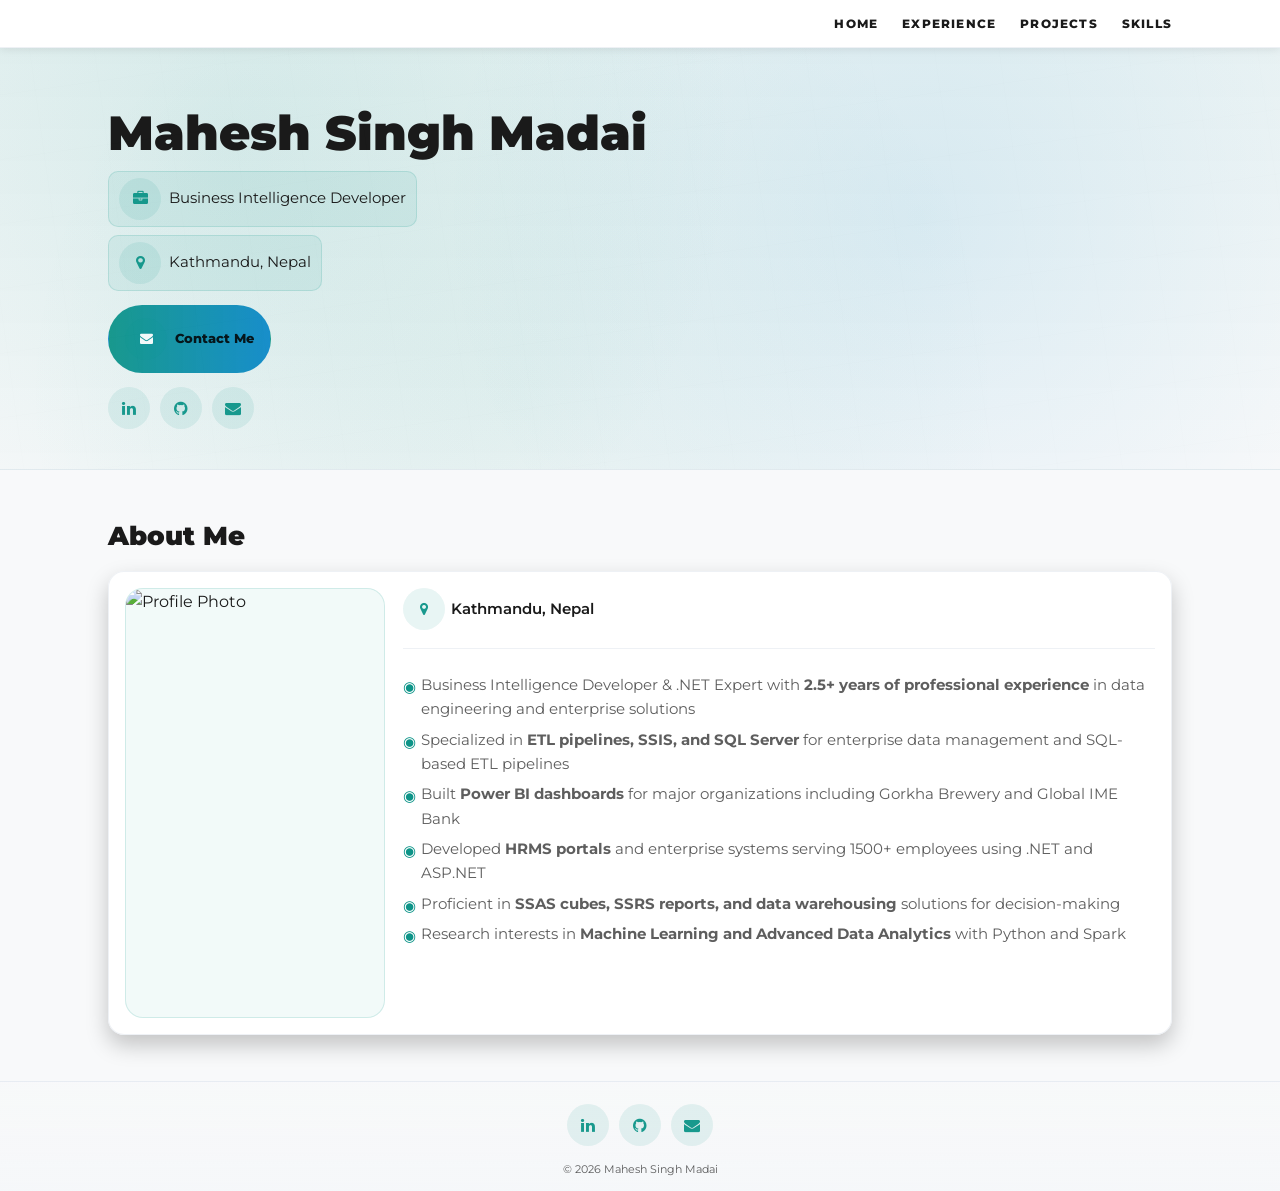
==== index.html @ 54506a30 "home changed to index.html for publish; new image" ====
<!DOCTYPE html>
<html lang="en">
<head>
    <meta charset="UTF-8">
    <meta name="viewport" content="width=device-width, initial-scale=1.0">
    <meta name="author" content="Mahesh Singh Madai">
    <meta name="description" content="Mahesh Singh Madai — BI Developer & .NET Expert. ETL pipelines, Power BI dashboards, and enterprise data solutions.">
    <title>Mahesh Singh Madai | Portfolio</title>
    <link rel="stylesheet" href="https://cdnjs.cloudflare.com/ajax/libs/font-awesome/4.7.0/css/font-awesome.min.css">
    <link rel="stylesheet" href="styles.css">
</head>
<body>

<div id="header-placeholder"></div>

<header class="hero">
    <div class="container hero-inner">
        <div class="hero-left">
            <h1>Mahesh Singh Madai</h1>
            <div class="profile-meta">
                <div class="meta-location">
                    <i class="fa fa-briefcase"></i>
                    Business Intelligence Developer
                </div>
                <div class="meta-location">
                    <i class="fa fa-map-marker"></i>
                    Kathmandu, Nepal
                </div>              
            </div>

            <div class="resume-row">
                <a class="btn primary" href="mailto:maheshsinghmadai@gmail.com" >
                    <i class="fa fa-envelope" style="color:white"></i> Contact Me
                </a>
            </div>

            <div class="social-row">
                <a href="https://linkedin.com/in/maheshsinghmadai" target="_blank" aria-label="LinkedIn">
                    <i class="fa fa-linkedin"></i>
                </a>
                <a href="https://github.com/yourgithub" target="_blank" aria-label="GitHub">
                    <i class="fa fa-github"></i>
                </a>
                <a href="mailto:maheshsinghmadai@gmail.com" aria-label="Email">
                    <i class="fa fa-envelope"></i>
                </a>
            </div>
        </div>
    </div>
</header>

<section class="section">
    <div class="container">
        <div class="section-head">
            <h2>About Me</h2>
        </div>
        <div class="card about-pro">
            <img src="iamge.jpg" alt="Profile Photo" class="about-pro-photo">
            <div class="about-pro-right">
                <div class="about-meta">
                    <div class="meta-toggle">
                        <span class="meta-item">
                            <i class="fa fa-map-marker"></i>Kathmandu, Nepal
                        </span>
                     
                    </div>
                </div>
                <ul class="subtitle custom-list">
                    <li>
                        Business Intelligence Developer & .NET Expert with <strong>2.5+ years of professional experience</strong> in data engineering and enterprise solutions
                    </li>
                    <li>
                        Specialized in <strong>ETL pipelines, SSIS, and SQL Server</strong> for enterprise data management and SQL-based ETL pipelines
                    </li>
                    <li>
                        Built <strong>Power BI dashboards</strong> for major organizations including Gorkha Brewery and Global IME Bank
                    </li>
                    <li>
                        Developed <strong>HRMS portals</strong> and enterprise systems serving 1500+ employees using .NET and ASP.NET
                    </li>
                    <li>
                        Proficient in <strong>SSAS cubes, SSRS reports, and data warehousing</strong> solutions for decision-making
                    </li>
                    <li>
                        Research interests in <strong>Machine Learning and Advanced Data Analytics</strong> with Python and Spark
                    </li>
                </ul>
            </div>
        </div>
    </div>
</section>

<div id="footer-placeholder"></div>

<script src="script.js"></script>
</body>
</html>
---- styles.css ----
@import url('https://fonts.googleapis.com/css2?family=Montserrat:wght@300;400;600;700;800;900&display=swap');

:root {
    --bg: #F8F9FA;
    --surface: #FFFFFF;
    --surface2: #F5F6F7;
    --card: rgba(255, 255, 255, 0.95);
    --text: #1A1A1A;
    --muted: rgba(26, 26, 26, 0.7);
    --teal: #0D9488;
    --blue: #0284C7;
    --accent: linear-gradient(90deg, rgba(13, 148, 136, 0.95), rgba(2, 132, 199, 0.9));
    --stroke: rgba(200, 210, 220, 0.3);
    --shadow: 0 6px 20px rgba(0, 0, 0, 0.08);
    --radius: 18px;
}

* {
    margin: 0;
    padding: 0;
    box-sizing: border-box;
}

html {
    scroll-behavior: smooth;
}

body {
    background: var(--bg);
    color: var(--text);
    font-family: Montserrat, system-ui, -apple-system, 'Segoe UI', Roboto, Arial, sans-serif;
    line-height: 1.6;
}

/* Layout */
.container {
    max-width: 1100px;
    margin: 0 auto;
    padding: 0 18px;
}

.section {
    padding: 46px 0;
}

.section.alt {
    background: linear-gradient(180deg, rgba(13, 148, 136, 0.03), rgba(2, 132, 199, 0.02));
    border-top: 1px solid var(--stroke);
    border-bottom: 1px solid var(--stroke);
}

h1 {
    font-size: 52px;
    line-height: 1.05;
    font-weight: 900;
}

h2 {
    font-size: 26px;
    margin-bottom: 14px;
    font-weight: 900;
}

h3 {
    font-weight: 900;
}

h4 {
    font-weight: 800;
}

.subtitle {
    font-size: 16px;
    line-height: 1.6;
    color: var(--muted);
}

.muted {
    color: var(--muted);
    font-size: 14px;
    margin-top: 8px;
}

.section-title {
    text-align: center;
    margin-bottom: 30px;
    font-size: 28px;
    color: var(--text);
    font-weight: 900;
    letter-spacing: 0.05em;
    position: relative;
    padding-bottom: 16px;
}

.section-title::after {
    content: "";
    position: absolute;
    bottom: 0;
    left: 50%;
    transform: translateX(-50%);
    width: 60px;
    height: 3px;
    background: linear-gradient(90deg, rgba(42, 160, 124, 0), rgba(42, 160, 124, 0.8), rgba(42, 160, 124, 0));
    border-radius: 2px;
}

/* Navbar */
nav {
    background: rgba(255, 255, 255, 0.95);
    backdrop-filter: blur(12px);
    border-bottom: 1px solid var(--stroke);
    position: sticky;
    top: 0;
    z-index: 999;
    box-shadow: 0 2px 8px rgba(0, 0, 0, 0.08);
    padding: 16px 0;
}

.navbar {
    display: flex;
    align-items: center;
    justify-content: center;
    padding: 0;
}

.navbar .container {
    display: flex;
    align-items: center;
    justify-content: center;
    width: 100%;
}

.navbar-brand {
    color: var(--text);
    font-weight: 900;
    font-size: 16px;
    letter-spacing: 0.15em;
    text-decoration: none;
    transition: color 0.3s ease;
    flex-shrink: 0;
}

.navbar-brand:hover {
    color: var(--teal);
}

.navbar-nav {
    display: flex;
    gap: 24px;
    align-items: center;
    justify-content: center;
    margin-left: auto;
}

.nav-link {
    color: var(--text);
    text-decoration: none;
    font-size: 12px;
    font-weight: 800;
    letter-spacing: 0.1em;
    text-transform: uppercase;
    padding: 14px 0;
    transition: all 0.3s ease;
    position: relative;
    display: inline-flex;
    align-items: center;
    justify-content: center;
}

.nav-link::after {
    content: "";
    position: absolute;
    bottom: 4px;
    left: 0;
    right: 0;
    height: 2px;
    background: var(--teal);
    transform: scaleX(0);
    transform-origin: right;
    transition: transform 0.3s ease;
}

.nav-link:hover {
    color: var(--teal);
}

.nav-link:hover::after {
    transform: scaleX(1);
    transform-origin: left;
}

@media (max-width: 900px) {
    .navbar-nav {
        gap: 12px;
    }
    .nav-link {
        padding: 8px 8px;
    }
}

/* Hero Section */
.hero {
    padding: 60px 0 40px;
    position: relative;
    overflow: hidden;
    background: linear-gradient(180deg, rgba(13, 148, 136, 0.05) 0%, rgba(248, 249, 250, 0) 100%);
    border-bottom: 1px solid var(--stroke);
}

.hero::before {
    content: "";
    position: absolute;
    inset: 0;
    background:
        radial-gradient(circle at 18% 22%, rgba(13, 148, 136, 0.1), transparent 46%),
        radial-gradient(circle at 72% 40%, rgba(2, 132, 199, 0.1), transparent 50%),
        radial-gradient(circle at 40% 82%, rgba(13, 148, 136, 0.08), transparent 58%);
    pointer-events: none;
}

.hero::after {
    content: "";
    position: absolute;
    inset: -25%;
    background-image:
        linear-gradient(rgba(0, 0, 0, 0.02) 1px, transparent 1px),
        linear-gradient(90deg, rgba(0, 0, 0, 0.02) 1px, transparent 1px);
    background-size: 64px 64px;
    transform: rotate(-8deg);
    opacity: 0.35;
    pointer-events: none;
}

.hero-inner {
    position: relative;
    display: grid;
    grid-template-columns: 1.2fr 0.8fr;
    gap: 30px;
    align-items: center;
}

@media (max-width: 900px) {
    .hero-inner {
        grid-template-columns: 1fr;
    }
    .hero {
        padding: 40px 0 30px;
    }
}

.hero-left h1 {
    margin-bottom: 12px;
    font-size: 48px;
    color: var(--text);
}

.profile-meta {
    display: flex;
    flex-direction: column;
    gap: 8px;
    margin: 6px 0 14px;
}

.meta-location {
    display: inline-flex;
    align-items: center;
    gap: 8px;
    width: fit-content;
    font-size: 0.95rem;
    text-decoration: none;
    color: var(--text);
    padding: 6px 10px;
    border-radius: 10px;
    background: rgba(13, 148, 136, 0.08);
    border: 1px solid rgba(13, 148, 136, 0.15);
    transition: background 0.16s ease, transform 0.16s ease;
}

.meta-location:hover {
    background: rgba(13, 148, 136, 0.15);
    transform: translateY(-1px);
}

.meta-location .relocate,
.meta-location .ext {
    opacity: 0.7;
    font-size: 0.85rem;
}

.dot {
    opacity: 0.6;
}

/* Buttons */
.btn {
    display: inline-flex;
    align-items: center;
    gap: 8px;
    padding: 12px 16px;
    border-radius: 999px;
    border: 1px solid rgba(13, 148, 136, 0.3);
    color: var(--text);
    text-decoration: none;
    font-weight: 800;
    font-size: 13px;
    transition: transform 0.15s ease, border-color 0.15s ease, opacity 0.15s ease;
}

.btn:hover {
    transform: translateY(-1px);
    border-color: rgba(13, 148, 136, 0.5);
}

.btn.primary {
    background: var(--accent);
    border-color: transparent;
    color: #06161B;
}

.btn.primary:hover {
    opacity: 0.9;
}

.btn.btn-md {
    padding: 10px 14px;
    font-size: 12px;
}

.btn-outline-light {
    border-color: rgba(13, 148, 136, 0.3);
}

.resume-row {
    margin-top: 14px;
    display: flex;
    gap: 10px;
    flex-wrap: wrap;
}

/* Social Icons */
.social-row {
    display: flex;
    gap: 10px;
    margin-top: 14px;
    align-items: center;
}

.fa {
    padding: 13px;
    width: 42px;
    height: 42px;
    text-align: center;
    border-radius: 50%;
    background: rgba(13, 148, 136, 0.1);
    color: var(--teal);
    opacity: 0.95;
    transition: transform 0.15s ease, color 0.15s ease, background 0.15s ease;
    display: inline-flex;
    align-items: center;
    justify-content: center;
}

.fa:hover {
    transform: scale(1.12);
    color: var(--blue);
    background: rgba(13, 148, 136, 0.2);
}

/* Cards */
.card {
    background: var(--card);
    border: 1px solid var(--stroke);
    border-radius: 16px;
    padding: 16px;
    box-shadow: 0 10px 22px rgba(0, 0, 0, 0.22);
}

.card p {
    margin-top: 10px;
    font-size: 14px;
    color: rgba(234, 246, 247, 0.82);
    line-height: 1.6;
}

.card a {
    color: var(--text);
}

.card:hover {
    border-color: rgba(13, 148, 136, 0.3);
    transform: translateY(-2px);
    transition: transform 0.15s ease, border-color 0.15s ease;
}

/* Grid */
.grid {
    display: grid;
    gap: 14px;
}

.cards-1 {
    grid-template-columns: 1fr;
}

.cards-2 {
    grid-template-columns: repeat(2, 1fr);
}

.cards-3 {
    grid-template-columns: repeat(3, 1fr);
}

@media (max-width: 1000px) {
    .cards-2,
    .cards-3 {
        grid-template-columns: 1fr;
    }
}

/* Project Grid */
.proj-grid {
    display: grid;
    grid-template-columns: repeat(3, minmax(0, 1fr));
    gap: 18px;
}

@media (max-width: 1100px) {
    .proj-grid {
        grid-template-columns: repeat(2, minmax(0, 1fr));
    }
}

@media (max-width: 720px) {
    .proj-grid {
        grid-template-columns: 1fr;
    }
}

.proj-card {
    border-radius: var(--radius);
    overflow: hidden;
    background: var(--card);
    border: 1px solid rgba(13, 148, 136, 0.12);
    box-shadow: 0 4px 12px rgba(0, 0, 0, 0.08);
    display: flex;
    flex-direction: column;
    height: 100%;
    transition: transform 0.15s ease, border-color 0.15s ease;
}

.proj-card:hover {
    border-color: rgba(13, 148, 136, 0.35);
    transform: translateY(-2px);
}

.proj-title {
    text-align: center;
    font-weight: 900;
    margin: 6px 0 10px;
    font-size: larger;
    color: var(--teal);
}

.proj-meta {
    text-align: center;
    padding: 18px 14px 10px;
}

.proj-cat {
    font-weight: 900;
    color: var(--teal);
    letter-spacing: 0.02em;
    font-size: 12px;
    text-transform: uppercase;
}

.proj-date {
    margin-top: 6px;
    font-size: 12px;
    font-weight: 900;
    color: var(--blue);
    letter-spacing: 0.06em;
}

.proj-body {
    padding: 14px 16px 18px;
    display: flex;
    flex-direction: column;
    flex-grow: 1;
}

.proj-desc {
    color: var(--muted);
    font-size: 14px;
    line-height: 1.65;
    margin-bottom: 14px;
    text-align: left;
    flex-grow: 1;
}

.proj-btn {
    display: inline-flex;
    justify-content: center;
    align-items: center;
    width: 100%;
    padding: 12px 14px;
    border-radius: 12px;
    border: 1px solid rgba(13, 148, 136, 0.2);
    background: rgba(13, 148, 136, 0.08);
    color: var(--text);
    font-weight: 900;
    text-decoration: none;
    letter-spacing: 0.10em;
    font-size: 12px;
    transition: transform 0.15s ease, border-color 0.15s ease;
    margin-top: auto;
}

.proj-btn:hover {
    border-color: rgba(13, 148, 136, 0.4);
    background: rgba(13, 148, 136, 0.12);
    transform: translateY(-1px);
}

/* Skills Compact */
.skills-compact {
    padding: 15px 15px 7px;
}

.skills-dl {
    display: grid;
    grid-template-columns: 320px 1fr;
    column-gap: 16px;
    margin: 0;
}

.skills-dl dt,
.skills-dl dd {
    padding: 8px 0;
    border-bottom: 0.5px solid rgba(13, 148, 136, 0.15);
}

.skills-dl dt {
    margin: 0;
    font-weight: 900;
    font-size: 13px;
    letter-spacing: 0.08em;
    text-transform: uppercase;
    color: var(--text);
    padding-right: 10px;
    white-space: nowrap;
}

.skills-dl dd {
    margin: 0;
    font-size: 14px;
    line-height: 1.35;
    color: var(--muted);
}

.skill-item {
    display: inline-block;
    position: relative;
    padding-right: 8px;
    margin-right: 4px;
    margin-bottom: 4px;
    white-space: nowrap;
}

.skill-item::after {
    content: "●";
    position: absolute;
    right: 2px;
    top: 50%;
    transform: translateY(-50%);
    font-size: 8px;
    color: var(--teal);
    opacity: 0.95;
}

.skills-dl dd .skill-item:last-child::after {
    content: "";
}

@media (max-width: 950px) {
    .skills-dl {
        grid-template-columns: 1fr;
    }
    .skills-dl dt {
        white-space: normal;
        padding-bottom: 6px;
        border-bottom: none;
    }
    .skills-dl dd {
        border-bottom: 1px solid rgba(13, 148, 136, 0.15);
    }
}

/* Badge Skills (fallback) */
.badge-skill {
    background: rgba(13, 148, 136, 0.15);
    border: 1px solid rgba(13, 148, 136, 0.2);
    color: var(--text);
    border-radius: 20px;
    display: inline-block;
    margin: 5px;
    font-weight: 800;
    transition: background 0.15s ease, border-color 0.15s ease;
}

.badge-skill:hover {
    background: rgba(13, 148, 136, 0.2);
    border-color: rgba(13, 148, 136, 0.4);
}

/* Job Cards */
.job-card {
    background: var(--card);
    border: 1px solid rgba(13, 148, 136, 0.12);
    border-radius: var(--radius);
    padding: 18px;
    box-shadow: 0 4px 12px rgba(0, 0, 0, 0.08);
    margin-bottom: 16px;
    transition: transform 0.15s ease, border-color 0.15s ease;
}

.job-card:hover {
    border-color: rgba(13, 148, 136, 0.25);
    transform: translateY(-1px);
}

.job-title {
    font-size: 18px;
    font-weight: 900;
    display: flex;
    flex-wrap: wrap;
    gap: 8px;
    align-items: baseline;
    margin-bottom: 4px;
    color: var(--text);
}

.job-title .company {
    font-weight: 800;
    color: var(--teal);
}

.job-meta {
    margin-top: 8px;
    color: var(--muted);
    font-size: 14px;
}

.job-tags {
    display: flex;
    flex-wrap: wrap;
    gap: 10px;
    margin: 10px 0 12px;
}

.job-tags .tag {
    font-size: 0.82rem;
    padding: 6px 10px;
    border-radius: 999px;
    background: rgba(13, 148, 136, 0.08);
    border: 1px solid rgba(13, 148, 136, 0.15);
    color: var(--text);
    transition: border-color 0.15s ease;
}

.job-tags .tag:hover {
    border-color: rgba(13, 148, 136, 0.4);
    background: rgba(13, 148, 136, 0.12);
}

.job-btn {
    display: inline-flex;
    align-items: center;
    gap: 8px;
    text-decoration: none;
    font-weight: 900;
    font-size: 13px;
    color: var(--text);
    border: 1px solid rgba(13, 148, 136, 0.2);
    padding: 10px 12px;
    border-radius: 999px;
    background: rgba(13, 148, 136, 0.08);
    transition: transform 0.15s ease, border-color 0.15s ease;
}

.job-btn:hover {
    border-color: rgba(13, 148, 136, 0.4);
    background: rgba(13, 148, 136, 0.12);
    transform: translateY(-1px);
}

/* About Section */
.about-pro {
    display: grid;
    grid-template-columns: 260px 1fr;
    gap: 18px;
    align-items: start;
}

.about-pro-photo {
    width: 100%;
    height: 430px;
    object-fit: cover;
    border-radius: var(--radius);
    border: 1px solid rgba(13, 148, 136, 0.15);
    background: rgba(13, 148, 136, 0.05);
}

@media (max-width: 900px) {
    .about-pro {
        grid-template-columns: 1fr;
    }
    .about-pro-photo {
        height: 220px;
    }
}

/* Custom List */
.custom-list {
    list-style: none;
    padding-left: 0;
    margin-top: 8px;
}

.custom-list li {
    position: relative;
    padding-left: 18px;
    margin-bottom: 6px;
    color: var(--muted);
    font-size: 0.95rem;
    line-height: 1.6;
}

.custom-list li::before {
    content: "◉";
    position: absolute;
    left: 0;
    top: 2px;
    font-weight: 200;
    color: var(--teal);
}

/* About Meta Bar */
.about-meta {
    margin-bottom: 24px;
    padding-bottom: 18px;
    border-bottom: 1px solid var(--stroke);
}

.meta-toggle {
    display: flex;
    align-items: center;
    gap: 8px;
    flex-wrap: wrap;
}

.meta-item {
    display: flex;
    align-items: center;
    gap: 6px;
    font-size: 0.95rem;
    font-weight: 600;
    color: var(--text);
}

.meta-item i {
    color: var(--teal);
    font-size: 0.9rem;
}

.meta-arrow {
    color: var(--muted);
    font-weight: 400;
    font-size: 0.9rem;
}

.meta-link {
    display: flex;
    align-items: center;
    gap: 4px;
    padding: 6px 12px;
    background: rgba(13, 148, 136, 0.08);
    color: var(--teal);
    text-decoration: none;
    border-radius: 6px;
    font-size: 0.85rem;
    font-weight: 600;
    transition: all 0.2s ease;
    margin-left: auto;
}

.meta-link:hover {
    background: rgba(13, 148, 136, 0.15);
    color: var(--teal);
}

.meta-link i {
    font-size: 0.75rem;
}

/* Footer */
footer {
    border-top: 1px solid var(--stroke);
    padding: 22px 0 12px;
    background: linear-gradient(180deg, rgba(248, 249, 250, 0.5), rgba(240, 244, 248, 0.3));
}

footer p {
    text-align: center;
    color: var(--muted);
    font-size: 13px;
}

.footer-icons {
    display: flex;
    justify-content: center;
    gap: 10px;
    margin-bottom: 12px;
}

.footer-icons a {
    text-decoration: none;
}

@media (max-width: 700px) {
    footer {
        text-align: left;
    }
}
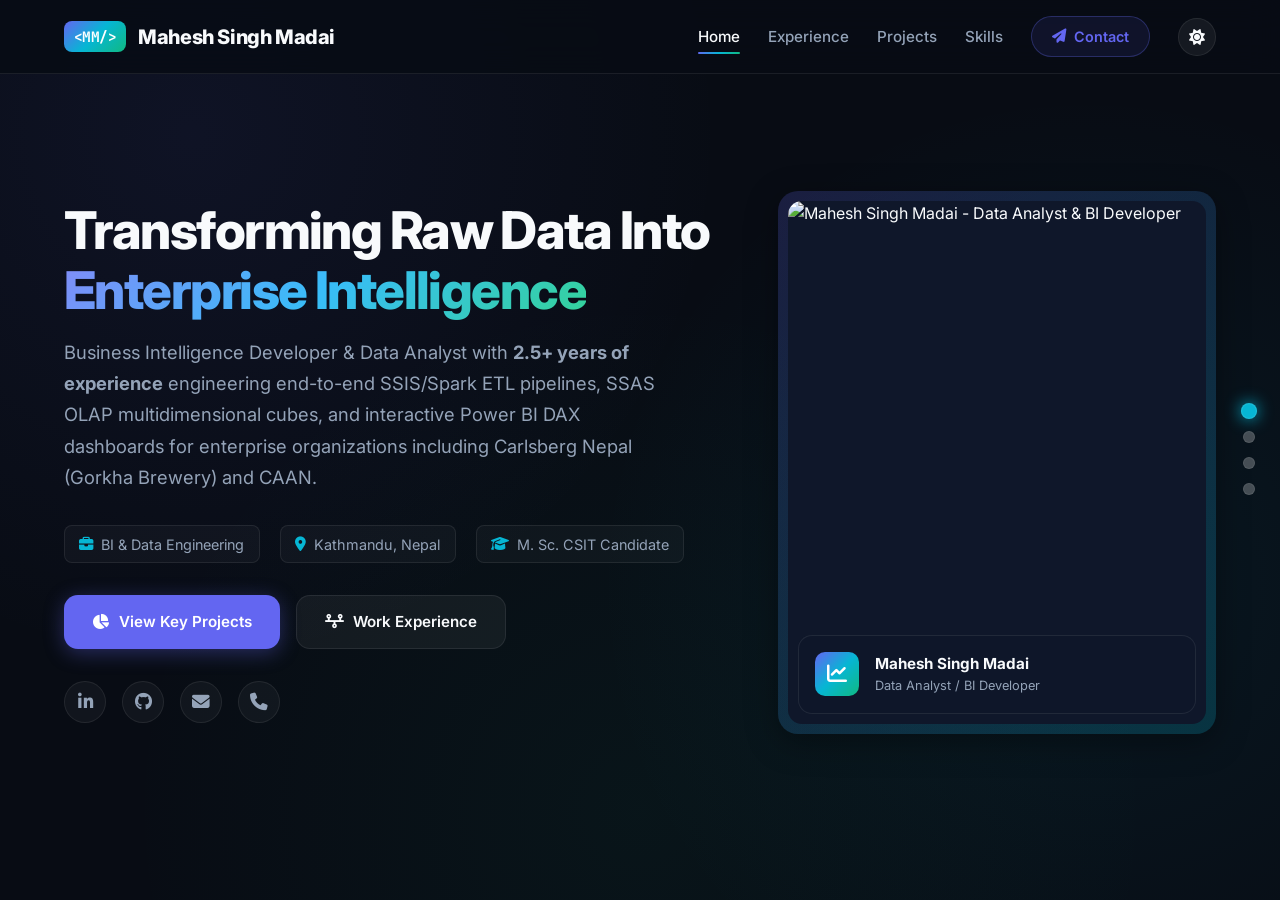
==== commit 4fe1562e: "overhaul UI with a modern dark-mode architecture, full-page scroll-snap, and CSS variable system" ====
--- a/index.html
+++ b/index.html
@@ -1,97 +1,315 @@
 <!DOCTYPE html>
 <html lang="en">
+
 <head>
     <meta charset="UTF-8">
     <meta name="viewport" content="width=device-width, initial-scale=1.0">
     <meta name="author" content="Mahesh Singh Madai">
-    <meta name="description" content="Mahesh Singh Madai — BI Developer & .NET Expert. ETL pipelines, Power BI dashboards, and enterprise data solutions.">
-    <title>Mahesh Singh Madai | Portfolio</title>
-    <link rel="stylesheet" href="https://cdnjs.cloudflare.com/ajax/libs/font-awesome/4.7.0/css/font-awesome.min.css">
+    <meta name="description"
+        content="Mahesh Singh Madai — Business Intelligence Developer & Data Analyst. SSIS ETL pipelines, SSAS OLAP cubes, Power BI DAX dashboards, SQL Server, and ML data solutions.">
+    <meta name="keywords"
+        content="Data Analyst, BI Developer, Power BI, SSIS, SSAS, OLAP, SQL Server, Apache Spark, Python, Data Engineering, Mahesh Singh Madai">
+    <title>Mahesh Singh Madai | Data Analyst & BI Developer Portfolio</title>
+
+    <!-- Font Awesome 6 Icons CDN -->
+    <link rel="stylesheet" href="https://cdnjs.cloudflare.com/ajax/libs/font-awesome/6.4.0/css/all.min.css">
     <link rel="stylesheet" href="styles.css">
 </head>
+
 <body>
 
-<div id="header-placeholder"></div>
-
-<header class="hero">
-    <div class="container hero-inner">
-        <div class="hero-left">
-            <h1>Mahesh Singh Madai</h1>
-            <div class="profile-meta">
-                <div class="meta-location">
-                    <i class="fa fa-briefcase"></i>
-                    Business Intelligence Developer
-                </div>
-                <div class="meta-location">
-                    <i class="fa fa-map-marker"></i>
-                    Kathmandu, Nepal
-                </div>              
-            </div>
-
-            <div class="resume-row">
-                <a class="btn primary" href="mailto:maheshsinghmadai@gmail.com" >
-                    <i class="fa fa-envelope" style="color:white"></i> Contact Me
-                </a>
-            </div>
-
-            <div class="social-row">
-                <a href="https://linkedin.com/in/maheshsinghmadai" target="_blank" aria-label="LinkedIn">
-                    <i class="fa fa-linkedin"></i>
-                </a>
-                <a href="https://github.com/yourgithub" target="_blank" aria-label="GitHub">
-                    <i class="fa fa-github"></i>
-                </a>
-                <a href="mailto:maheshsinghmadai@gmail.com" aria-label="Email">
-                    <i class="fa fa-envelope"></i>
-                </a>
-            </div>
+    <div id="header-placeholder"></div>
+
+    <!-- Side Navigation Scroll Dots -->
+    <div class="scroll-nav-dots" id="scroll-dots">
+        <div class="scroll-dot active" data-target="section-hero">
+            <span class="tooltip">Home Hero</span>
+        </div>
+        <div class="scroll-dot" data-target="section-about">
+            <span class="tooltip">Executive Summary</span>
+        </div>
+        <div class="scroll-dot" data-target="section-projects">
+            <span class="tooltip">Featured Projects</span>
+        </div>
+        <div class="scroll-dot" data-target="section-footer">
+            <span class="tooltip">Contact & Links</span>
         </div>
     </div>
-</header>
-
-<section class="section">
-    <div class="container">
-        <div class="section-head">
-            <h2>About Me</h2>
-        </div>
-        <div class="card about-pro">
-            <img src="iamge.jpg" alt="Profile Photo" class="about-pro-photo">
-            <div class="about-pro-right">
-                <div class="about-meta">
-                    <div class="meta-toggle">
-                        <span class="meta-item">
-                            <i class="fa fa-map-marker"></i>Kathmandu, Nepal
-                        </span>
-                     
-                    </div>
-                </div>
-                <ul class="subtitle custom-list">
-                    <li>
-                        Business Intelligence Developer & .NET Expert with <strong>2.5+ years of professional experience</strong> in data engineering and enterprise solutions
-                    </li>
-                    <li>
-                        Specialized in <strong>ETL pipelines, SSIS, and SQL Server</strong> for enterprise data management and SQL-based ETL pipelines
-                    </li>
-                    <li>
-                        Built <strong>Power BI dashboards</strong> for major organizations including Gorkha Brewery and Global IME Bank
-                    </li>
-                    <li>
-                        Developed <strong>HRMS portals</strong> and enterprise systems serving 1500+ employees using .NET and ASP.NET
-                    </li>
-                    <li>
-                        Proficient in <strong>SSAS cubes, SSRS reports, and data warehousing</strong> solutions for decision-making
-                    </li>
-                    <li>
-                        Research interests in <strong>Machine Learning and Advanced Data Analytics</strong> with Python and Spark
-                    </li>
-                </ul>
+
+    <!-- Full Page Snap Container -->
+    <div class="snap-container" id="snap-container">
+
+        <!-- SECTION 1: HERO -->
+        <header class="hero snap-section" id="section-hero">
+            <div class="container hero-inner">
+                <div class="hero-left">
+
+                    <h1 class="hero-title">
+                        Transforming Raw Data Into <span class="gradient-text">Enterprise Intelligence</span>
+                    </h1>
+
+                    <p class="hero-subtitle">
+                        Business Intelligence Developer & Data Analyst with <strong>2.5+ years of experience</strong>
+                        engineering end-to-end SSIS/Spark ETL pipelines, SSAS OLAP multidimensional cubes, and
+                        interactive
+                        Power BI DAX dashboards for enterprise organizations including Carlsberg Nepal (Gorkha Brewery)
+                        and
+                        CAAN.
+                    </p>
+
+                    <div class="hero-meta">
+                        <div class="meta-pill">
+                            <i class="fa-solid fa-briefcase"></i>
+                            <span>BI & Data Engineering</span>
+                        </div>
+                        <div class="meta-pill">
+                            <i class="fa-solid fa-location-dot"></i>
+                            <span>Kathmandu, Nepal</span>
+                        </div>
+                        <div class="meta-pill">
+                            <i class="fa-solid fa-graduation-cap"></i>
+                            <span>M. Sc. CSIT Candidate</span>
+                        </div>
+                    </div>
+
+                    <div class="hero-actions">
+                        <a class="btn btn-primary" href="projects.html">
+                            <i class="fa-solid fa-chart-pie"></i> View Key Projects
+                        </a>
+                        <a class="btn btn-secondary" href="experience.html">
+                            <i class="fa-solid fa-timeline"></i> Work Experience
+                        </a>
+                    </div>
+
+                    <div class="social-links">
+                        <a href="https://linkedin.com/in/maheshsinghmadai" target="_blank" aria-label="LinkedIn"
+                            class="social-btn" title="LinkedIn Profile">
+                            <i class="fa-brands fa-linkedin-in"></i>
+                        </a>
+                        <a href="https://github.com/maheshsinghmadai" target="_blank" aria-label="GitHub"
+                            class="social-btn" title="GitHub Repository">
+                            <i class="fa-brands fa-github"></i>
+                        </a>
+                        <a href="mailto:maheshsinghmadai@gmail.com" aria-label="Email" class="social-btn"
+                            title="Send Email">
+                            <i class="fa-solid fa-envelope"></i>
+                        </a>
+                        <a href="tel:+9779860485061" aria-label="Phone" class="social-btn" title="Call Mahesh">
+                            <i class="fa-solid fa-phone"></i>
+                        </a>
+                    </div>
+                </div>
+
+                <div class="hero-right">
+                    <div class="hero-profile-card">
+                        <div class="profile-img-wrap">
+                            <img src="iamge.jpg" alt="Mahesh Singh Madai - Data Analyst & BI Developer"
+                                class="profile-img">
+                        </div>
+                        <div class="profile-glass-badge">
+                            <div class="badge-icon">
+                                <i class="fa-solid fa-chart-line"></i>
+                            </div>
+                            <div class="badge-text">
+                                <h4>Mahesh Singh Madai</h4>
+                                <p>Data Analyst / BI Developer</p>
+                            </div>
+                        </div>
+                    </div>
+                </div>
             </div>
-        </div>
+        </header>
+
+        <!-- SECTION 3: ABOUT & CORE COMPETENCIES -->
+        <section class="section snap-section" id="section-about">
+            <div class="container">
+                <div class="section-head">
+                    <div class="section-tag"><i class="fa-solid fa-user"></i> Executive Summary</div>
+                    <h2 class="section-title">Bridging Data Engineering & Business Analytics</h2>
+                    <p class="section-desc">Delivering actionable insights and robust data infrastructure for corporate
+                        decision-makers.</p>
+                </div>
+
+                <div class="about-grid">
+                    <div class="card about-summary">
+                        <h3 style="font-size: 1.35rem; margin-bottom: 1rem; color: var(--accent-cyan);">Professional
+                            Profile
+                        </h3>
+                        <p>
+                            I am a Business Intelligence Developer and Data Analyst specializing in architecting
+                            end-to-end
+                            data processing pipelines, OLAP multidimensional cubes, and executive reporting systems.
+                        </p>
+                        <p>
+                            My professional track record includes leading BI transformations for major enterprises such
+                            as
+                            <strong>Gorkha Brewery (Carlsberg Nepal)</strong>, <strong>Agni Group</strong>, and
+                            enterprise
+                            web applications for the <strong>Civil Aviation Authority of Nepal (CAAN)</strong> and
+                            <strong>Triveni Group</strong>.
+                        </p>
+
+                        <ul class="highlight-list">
+                            <li>
+                                <i class="fa-solid fa-circle-check"></i>
+                                <span><strong>ETL & Data Pipelines:</strong> Built SSIS & SQL Server pipelines
+                                    automating data flows.</span>
+                            </li>
+                            <li>
+                                <i class="fa-solid fa-circle-check"></i>
+                                <span><strong>OLAP Multidimensional Modeling:</strong> Deployed SSAS cubes empowering
+                                    50+ business users.</span>
+                            </li>
+                            <li>
+                                <i class="fa-solid fa-circle-check"></i>
+                                <span><strong>Power BI & DAX Mastery:</strong> Developed interactive dashboards
+                                    featuring RLS and complex DAX.</span>
+                            </li>
+                        </ul>
+                    </div>
+
+                    <div class="competency-grid">
+                        <div class="competency-item">
+                            <div class="competency-icon">
+                                <i class="fa-solid fa-diagram-project"></i>
+                            </div>
+                            <h4>Business Intelligence</h4>
+                            <p>Power BI, DAX, Power Query, SSAS OLAP Cubes, Jet Analytics, Advanced Excel, SSRS.
+                            </p>
+                        </div>
+
+                        <div class="competency-item">
+                            <div class="competency-icon">
+                                <i class="fa-solid fa-database"></i>
+                            </div>
+                            <h4>Data Engineering</h4>
+                            <p>SSIS, Apache Spark, SQL Server Stored Procedures, ETL/ELT Pipelines, Data Modeling.
+                            </p>
+                        </div>
+
+                        <div class="competency-item">
+                            <div class="competency-icon">
+                                <i class="fa-solid fa-brain"></i>
+                            </div>
+                            <h4>Advanced Analytics & ML</h4>
+                            <p>Python, XGBoost, ARIMA, 1D-CNN, BiGRU, Scikit-learn, Demand Forecasting.
+                            </p>
+                        </div>
+
+                        <div class="competency-item">
+                            <div class="competency-icon">
+                                <i class="fa-solid fa-code"></i>
+                            </div>
+                            <h4>Enterprise Development</h4>
+                            <p>.NET, C#, REST APIs, ODATA, Database Tuning, Performance Optimization, Git.
+                            </p>
+                        </div>
+                    </div>
+                </div>
+            </div>
+        </section>
+
+        <!-- SECTION 4: FEATURED PROJECTS PREVIEW -->
+        <section class="section snap-section" id="section-projects" style="background: rgba(15, 23, 42, 0.4);">
+            <div class="container">
+                <div class="section-head"
+                    style="display: flex; justify-content: space-between; align-items: flex-end; flex-wrap: wrap; gap: 1rem;">
+                    <div>
+                        <div class="section-tag"><i class="fa-solid fa-rocket"></i> Highlighted Analytics Work</div>
+                        <h2 class="section-title">Featured Enterprise & Research Projects</h2>
+                    </div>
+                    <a href="projects.html" class="btn btn-secondary" style="font-size: 0.9rem;">View All Projects <i
+                            class="fa-solid fa-arrow-right"></i></a>
+                </div>
+
+                <div class="proj-grid">
+                    <!-- Project 1 -->
+                    <div class="proj-card">
+                        <div class="proj-header-banner">
+                            <i class="fa-solid fa-heart-pulse proj-icon-lg"></i>
+                        </div>
+                        <div class="proj-body">
+                            <div class="proj-category">Data Engineering & Analytics</div>
+                            <h3 class="proj-title">CDC Chronic Disease Analysis</h3>
+                            <p class="proj-desc">Engineered an Apache Spark ETL pipeline to cleanse multi-year CDC
+                                health data and built interactive Power BI DAX dashboards visualizing disease
+                                correlations.</p>
+                            <div class="tech-tags" style="margin-bottom: 1rem;">
+                                <span class="tag">Apache Spark</span>
+                                <span class="tag tag-cyan">Power BI</span>
+                                <span class="tag tag-emerald">DAX</span>
+                                <span class="tag">Python</span>
+                            </div>
+                            <div class="proj-footer">
+                                <a href="https://github.com/maheshsinghmadai" target="_blank" class="proj-link">
+                                    <i class="fa-brands fa-github"></i> Repository
+                                </a>
+                                <span style="font-size: 0.8rem; color: var(--text-muted);">Spark + PowerBI</span>
+                            </div>
+                        </div>
+                    </div>
+
+                    <!-- Project 2 -->
+                    <div class="proj-card">
+                        <div class="proj-header-banner">
+                            <i class="fa-solid fa-boxes-packing proj-icon-lg"></i>
+                        </div>
+                        <div class="proj-body">
+                            <div class="proj-category">Predictive Analytics</div>
+                            <h3 class="proj-title">Inventory Demand Forecasting</h3>
+                            <p class="proj-desc">Developed an automated store sales demand forecasting model using
+                                Rossmann dataset with XGBoost & ARIMA, featuring a Streamlit UI for reorder points.</p>
+                            <div class="tech-tags" style="margin-bottom: 1rem;">
+                                <span class="tag">XGBoost</span>
+                                <span class="tag tag-cyan">ARIMA</span>
+                                <span class="tag tag-emerald">Streamlit</span>
+                                <span class="tag">Pandas</span>
+                            </div>
+                            <div class="proj-footer">
+                                <a href="https://github.com/maheshsinghmadai" target="_blank" class="proj-link">
+                                    <i class="fa-brands fa-github"></i> Repository
+                                </a>
+                                <span style="font-size: 0.8rem; color: var(--text-muted);">Machine Learning</span>
+                            </div>
+                        </div>
+                    </div>
+
+                    <!-- Project 3 -->
+                    <div class="proj-card">
+                        <div class="proj-header-banner">
+                            <i class="fa-solid fa-building-user proj-icon-lg"></i>
+                        </div>
+                        <div class="proj-body">
+                            <div class="proj-category">Enterprise BI</div>
+                            <h3 class="proj-title">Carlsberg Nepal & Agni BI Transformation</h3>
+                            <p class="proj-desc">Architected end-to-end SSIS pipelines, SSAS OLAP multidimensional
+                                cubes, and automated Power BI reports for 50+ users across departments.</p>
+                            <div class="tech-tags" style="margin-bottom: 1rem;">
+                                <span class="tag">SSIS</span>
+                                <span class="tag tag-cyan">SSAS OLAP</span>
+                                <span class="tag tag-emerald">Power BI</span>
+                                <span class="tag">SQL Server</span>
+                            </div>
+                            <div class="proj-footer">
+                                <span class="proj-link" style="color: var(--accent-emerald);">
+                                    <i class="fa-solid fa-circle-check"></i> Production Deployed
+                                </span>
+                                <span style="font-size: 0.8rem; color: var(--text-muted);">Enterprise BI</span>
+                            </div>
+                        </div>
+                    </div>
+                </div>
+            </div>
+        </section>
+
+        <!-- SECTION 5: FOOTER SNAP -->
+        <section class="snap-section" id="section-footer" style="padding: 0; justify-content: flex-end;">
+            <div id="footer-placeholder" style="width: 100%;"></div>
+        </section>
+
     </div>
-</section>
-
-<div id="footer-placeholder"></div>
-
-<script src="script.js"></script>
+
+    <script src="script.js"></script>
 </body>
-</html>
+
+</html>
--- a/styles.css
+++ b/styles.css
@@ -1,834 +1,1411 @@
-@import url('https://fonts.googleapis.com/css2?family=Montserrat:wght@300;400;600;700;800;900&display=swap');
+/* ==========================================================================
+   MAHESH SINGH MADAI - DATA ANALYST & BI DEVELOPER PORTFOLIO
+   Design System & Modern Dark Theme Architecture
+   ========================================================================== */
+
+@import url('https://fonts.googleapis.com/css2?family=Inter:wght@300;400;500;600;700;800&family=JetBrains+Mono:wght@400;500;600&display=swap');
 
 :root {
-    --bg: #F8F9FA;
-    --surface: #FFFFFF;
-    --surface2: #F5F6F7;
-    --card: rgba(255, 255, 255, 0.95);
-    --text: #1A1A1A;
-    --muted: rgba(26, 26, 26, 0.7);
-    --teal: #0D9488;
-    --blue: #0284C7;
-    --accent: linear-gradient(90deg, rgba(13, 148, 136, 0.95), rgba(2, 132, 199, 0.9));
-    --stroke: rgba(200, 210, 220, 0.3);
-    --shadow: 0 6px 20px rgba(0, 0, 0, 0.08);
-    --radius: 18px;
-}
-
-* {
-    margin: 0;
-    padding: 0;
-    box-sizing: border-box;
+  /* Color Palette - Premium Slate & Cyan/Indigo Theme */
+  --bg-dark: #080c14;
+  --bg-surface: #0f172a;
+  --bg-card: rgba(18, 28, 45, 0.75);
+  --bg-card-hover: rgba(28, 42, 66, 0.85);
+  --bg-nav: rgba(8, 12, 20, 0.85);
+
+  --border-subtle: rgba(255, 255, 255, 0.08);
+  --border-glow: rgba(99, 102, 241, 0.25);
+  --border-accent: rgba(6, 182, 212, 0.4);
+
+  /* Primary & Accent Colors */
+  --accent-indigo: #6366f1;
+  --accent-cyan: #06b6d4;
+  --accent-teal: #14b8a6;
+  --accent-emerald: #10b981;
+  --accent-amber: #f59e0b;
+  --accent-gradient: linear-gradient(135deg, #6366f1 0%, #06b6d4 50%, #10b981 100%);
+  --accent-gradient-text: linear-gradient(135deg, #818cf8 0%, #38bdf8 50%, #34d399 100%);
+
+  /* Text Colors */
+  --text-main: #f8fafc;
+  --text-muted: #94a3b8;
+  --text-subtle: #64748b;
+  --text-highlight: #38bdf8;
+
+  /* Typography */
+  --font-sans: 'Inter', system-ui, -apple-system, BlinkMacSystemFont, sans-serif;
+  --font-mono: 'JetBrains Mono', monospace;
+
+  /* Shadows & Glassmorphism */
+  --glass-shadow: 0 8px 32px 0 rgba(0, 0, 0, 0.37);
+  --glow-shadow: 0 0 25px rgba(99, 102, 241, 0.15);
+  --radius-sm: 8px;
+  --radius-md: 14px;
+  --radius-lg: 20px;
+  --radius-pill: 9999px;
+  --transition: all 0.3s cubic-bezier(0.4, 0, 0.2, 1);
+}
+
+/* Light Theme Variables */
+:root[data-theme="light"] {
+  --bg-dark: #f8fafc;
+  --bg-surface: #ffffff;
+  --bg-card: rgba(255, 255, 255, 0.9);
+  --bg-card-hover: #ffffff;
+  --bg-nav: rgba(255, 255, 255, 0.88);
+
+  --border-subtle: rgba(0, 0, 0, 0.08);
+  --border-glow: rgba(99, 102, 241, 0.3);
+  --border-accent: rgba(6, 182, 212, 0.5);
+
+  --text-main: #0f172a;
+  --text-muted: #475569;
+  --text-subtle: #64748b;
+  --text-highlight: #2563eb;
+
+  --accent-gradient-text: linear-gradient(135deg, #4f46e5 0%, #0284c7 50%, #059669 100%);
+  --glass-shadow: 0 8px 30px 0 rgba(0, 0, 0, 0.08);
+  --glow-shadow: 0 4px 20px rgba(99, 102, 241, 0.12);
+}
+
+/* Light Mode Overrides */
+[data-theme="light"] body {
+  background-image:
+    radial-gradient(circle at 15% 15%, rgba(99, 102, 241, 0.06) 0%, transparent 40%),
+    radial-gradient(circle at 85% 65%, rgba(6, 182, 212, 0.06) 0%, transparent 40%),
+    radial-gradient(circle at 50% 90%, rgba(16, 185, 129, 0.05) 0%, transparent 50%);
+}
+
+[data-theme="light"] .metrics-section {
+  background: rgba(241, 245, 249, 0.7);
+  border-color: rgba(0, 0, 0, 0.08);
+}
+
+[data-theme="light"] .section[style*="background"] {
+  background: rgba(241, 245, 249, 0.6) !important;
+}
+
+[data-theme="light"] .social-btn,
+[data-theme="light"] .meta-pill,
+[data-theme="light"] .job-period,
+[data-theme="light"] .filter-btn,
+[data-theme="light"] .skill-pill,
+[data-theme="light"] .competency-item {
+  background: #ffffff;
+  border-color: rgba(0, 0, 0, 0.1);
+  box-shadow: 0 2px 6px rgba(0, 0, 0, 0.03);
+}
+
+[data-theme="light"] .btn-secondary {
+  background: #ffffff;
+  border-color: rgba(0, 0, 0, 0.15);
+  color: #0f172a;
+}
+
+[data-theme="light"] .btn-secondary:hover {
+  background: #f1f5f9;
+}
+
+[data-theme="light"] .proj-header-banner {
+  background: linear-gradient(135deg, #e2e8f0, #cbd5e1);
+}
+
+[data-theme="light"] .profile-glass-badge {
+  background: rgba(255, 255, 255, 0.92);
+  border-color: rgba(0, 0, 0, 0.1);
+}
+
+[data-theme="light"] footer {
+  background: #f1f5f9;
+  border-top-color: rgba(0, 0, 0, 0.08);
+}
+
+
+/* Base Resets */
+*,
+*::before,
+*::after {
+  box-sizing: border-box;
+  margin: 0;
+  padding: 0;
 }
 
 html {
-    scroll-behavior: smooth;
+  scroll-behavior: smooth;
+  font-size: 16px;
 }
 
 body {
-    background: var(--bg);
-    color: var(--text);
-    font-family: Montserrat, system-ui, -apple-system, 'Segoe UI', Roboto, Arial, sans-serif;
-    line-height: 1.6;
-}
-
-/* Layout */
+  font-family: var(--font-sans);
+  background-color: var(--bg-dark);
+  color: var(--text-main);
+  line-height: 1.6;
+  overflow-x: hidden;
+  min-height: 100vh;
+  display: flex;
+  flex-direction: column;
+  background-image:
+    radial-gradient(circle at 15% 15%, rgba(99, 102, 241, 0.08) 0%, transparent 40%),
+    radial-gradient(circle at 85% 65%, rgba(6, 182, 212, 0.07) 0%, transparent 40%),
+    radial-gradient(circle at 50% 90%, rgba(16, 185, 129, 0.05) 0%, transparent 50%);
+  background-attachment: fixed;
+}
+
+a {
+  color: inherit;
+  text-decoration: none;
+  transition: var(--transition);
+}
+
+/* Custom Scrollbar */
+::-webkit-scrollbar {
+  width: 8px;
+}
+
+::-webkit-scrollbar-track {
+  background: var(--bg-dark);
+}
+
+::-webkit-scrollbar-thumb {
+  background: #1e293b;
+  border-radius: 4px;
+}
+
+::-webkit-scrollbar-thumb:hover {
+  background: var(--accent-indigo);
+}
+
+/* Layout Container */
 .container {
-    max-width: 1100px;
+  width: 100%;
+  max-width: 1200px;
+  margin: 0 auto;
+  padding: 0 1.5rem;
+}
+
+/* ==========================================================================
+   NAVIGATION BAR
+   ========================================================================== */
+.navbar {
+  position: fixed;
+  top: 0;
+  left: 0;
+  width: 100%;
+  z-index: 1000;
+  background: var(--bg-nav);
+  backdrop-filter: blur(16px);
+  -webkit-backdrop-filter: blur(16px);
+  border-bottom: 1px solid var(--border-subtle);
+  padding: 1rem 0;
+  transition: var(--transition);
+}
+
+/* Full Page Scroll Snap Architecture */
+.snap-container {
+  height: 100vh;
+  overflow-y: scroll;
+  scroll-snap-type: y mandatory;
+  scroll-behavior: smooth;
+}
+
+.snap-section {
+  scroll-snap-align: start;
+  scroll-snap-stop: always;
+  min-height: 100vh;
+  width: 100%;
+  display: flex;
+  flex-direction: column;
+  justify-content: center;
+  padding: 5rem 0 2rem;
+  box-sizing: border-box;
+  position: relative;
+}
+
+/* Side Navigation Scroll Dots */
+.scroll-nav-dots {
+  position: fixed;
+  right: 25px;
+  top: 50%;
+  transform: translateY(-50%);
+  z-index: 999;
+  display: flex;
+  flex-direction: column;
+  gap: 14px;
+}
+
+.scroll-dot {
+  width: 12px;
+  height: 12px;
+  border-radius: 50%;
+  background: rgba(255, 255, 255, 0.25);
+  border: 1px solid var(--border-subtle);
+  cursor: pointer;
+  transition: var(--transition);
+  position: relative;
+}
+
+.scroll-dot:hover, .scroll-dot.active {
+  background: var(--accent-cyan);
+  box-shadow: 0 0 12px var(--accent-cyan);
+  transform: scale(1.35);
+}
+
+.scroll-dot .tooltip {
+  position: absolute;
+  right: 24px;
+  top: 50%;
+  transform: translateY(-50%);
+  background: var(--bg-surface);
+  color: var(--text-main);
+  padding: 4px 10px;
+  border-radius: var(--radius-sm);
+  font-size: 0.75rem;
+  font-family: var(--font-mono);
+  white-space: nowrap;
+  opacity: 0;
+  pointer-events: none;
+  transition: var(--transition);
+  border: 1px solid var(--border-subtle);
+}
+
+.scroll-dot:hover .tooltip {
+  opacity: 1;
+}
+
+[data-theme="light"] .scroll-dot {
+  background: rgba(0, 0, 0, 0.2);
+  border-color: rgba(0, 0, 0, 0.15);
+}
+
+
+.nav-container {
+  display: flex;
+  align-items: center;
+  justify-content: space-between;
+}
+
+.nav-logo {
+  display: flex;
+  align-items: center;
+  gap: 0.75rem;
+  font-weight: 800;
+  font-size: 1.25rem;
+  letter-spacing: -0.02em;
+  color: var(--text-main);
+}
+
+.logo-badge {
+  background: var(--accent-gradient);
+  color: #fff;
+  padding: 0.25rem 0.6rem;
+  border-radius: var(--radius-sm);
+  font-family: var(--font-mono);
+  font-size: 0.9rem;
+  font-weight: 700;
+}
+
+.navbar-nav {
+  display: flex;
+  align-items: center;
+  gap: 1.75rem;
+  list-style: none;
+}
+
+.nav-link {
+  font-size: 0.95rem;
+  font-weight: 500;
+  color: var(--text-muted);
+  position: relative;
+  padding: 0.5rem 0;
+}
+
+.nav-link:hover,
+.nav-link.active {
+  color: var(--text-main);
+}
+
+.nav-link.active::after {
+  content: '';
+  position: absolute;
+  bottom: 0;
+  left: 0;
+  width: 100%;
+  height: 2px;
+  background: var(--accent-gradient);
+  border-radius: 2px;
+}
+
+.nav-cta {
+  display: inline-flex;
+  align-items: center;
+  gap: 0.5rem;
+  padding: 0.5rem 1.25rem;
+  background: rgba(99, 102, 241, 0.1);
+  border: 1px solid rgba(99, 102, 241, 0.3);
+  color: var(--accent-indigo);
+  border-radius: var(--radius-pill);
+  font-size: 0.9rem;
+  font-weight: 600;
+  transition: var(--transition);
+}
+
+.nav-cta:hover {
+  background: var(--accent-indigo);
+  color: #fff;
+  box-shadow: 0 0 15px rgba(99, 102, 241, 0.4);
+}
+
+.theme-toggle-btn {
+  width: 38px;
+  height: 38px;
+  border-radius: 50%;
+  background: rgba(255, 255, 255, 0.06);
+  border: 1px solid var(--border-subtle);
+  color: var(--text-main);
+  display: flex;
+  align-items: center;
+  justify-content: center;
+  cursor: pointer;
+  font-size: 1rem;
+  transition: var(--transition);
+}
+
+.theme-toggle-btn:hover {
+  background: rgba(99, 102, 241, 0.15);
+  border-color: var(--accent-indigo);
+  color: var(--accent-indigo);
+  transform: rotate(15deg) scale(1.08);
+}
+
+.nav-toggle {
+  display: none;
+  background: none;
+  border: none;
+  color: var(--text-main);
+  font-size: 1.5rem;
+  cursor: pointer;
+}
+
+/* ==========================================================================
+   HERO SECTION
+   ========================================================================== */
+.hero {
+  padding: 5rem 0 3.5rem;
+  position: relative;
+}
+
+.hero-inner {
+  display: grid;
+  grid-template-columns: 1.2fr 0.8fr;
+  gap: 3.5rem;
+  align-items: center;
+}
+
+.hero-badge-wrap {
+  display: inline-flex;
+  align-items: center;
+  gap: 0.6rem;
+  background: rgba(6, 182, 212, 0.1);
+  border: 1px solid rgba(6, 182, 212, 0.3);
+  padding: 0.4rem 1rem;
+  border-radius: var(--radius-pill);
+  font-size: 0.85rem;
+  font-weight: 600;
+  color: var(--accent-cyan);
+  margin-bottom: 1.25rem;
+}
+
+.status-dot {
+  width: 8px;
+  height: 8px;
+  background-color: var(--accent-emerald);
+  border-radius: 50%;
+  box-shadow: 0 0 8px var(--accent-emerald);
+  animation: pulse 2s infinite;
+}
+
+@keyframes pulse {
+  0% {
+    transform: scale(0.95);
+    opacity: 0.8;
+  }
+
+  50% {
+    transform: scale(1.2);
+    opacity: 1;
+  }
+
+  100% {
+    transform: scale(0.95);
+    opacity: 0.8;
+  }
+}
+
+.hero-title {
+  font-size: 3.25rem;
+  font-weight: 800;
+  line-height: 1.15;
+  letter-spacing: -0.03em;
+  margin-bottom: 1rem;
+}
+
+.gradient-text {
+  background: var(--accent-gradient-text);
+  -webkit-background-clip: text;
+  -webkit-text-fill-color: transparent;
+}
+
+.hero-subtitle {
+  font-size: 1.15rem;
+  color: var(--text-muted);
+  margin-bottom: 2rem;
+  max-width: 600px;
+  line-height: 1.7;
+}
+
+.hero-meta {
+  display: flex;
+  flex-wrap: wrap;
+  gap: 1.25rem;
+  margin-bottom: 2rem;
+}
+
+.meta-pill {
+  display: flex;
+  align-items: center;
+  gap: 0.5rem;
+  color: var(--text-muted);
+  font-size: 0.9rem;
+  background: rgba(255, 255, 255, 0.03);
+  border: 1px solid var(--border-subtle);
+  padding: 0.4rem 0.9rem;
+  border-radius: var(--radius-sm);
+}
+
+.meta-pill i {
+  color: var(--accent-cyan);
+}
+
+.hero-actions {
+  display: flex;
+  flex-wrap: wrap;
+  gap: 1rem;
+  margin-bottom: 2rem;
+}
+
+.btn {
+  display: inline-flex;
+  align-items: center;
+  justify-content: center;
+  gap: 0.6rem;
+  padding: 0.85rem 1.75rem;
+  border-radius: var(--radius-md);
+  font-weight: 600;
+  font-size: 0.95rem;
+  cursor: pointer;
+  transition: var(--transition);
+}
+
+.btn-primary {
+  background: var(--accent-indigo);
+  color: #fff;
+  box-shadow: 0 4px 20px rgba(99, 102, 241, 0.35);
+}
+
+.btn-primary:hover {
+  background: #4f46e5;
+  transform: translateY(-2px);
+  box-shadow: 0 6px 25px rgba(99, 102, 241, 0.5);
+}
+
+.btn-secondary {
+  background: rgba(255, 255, 255, 0.05);
+  border: 1px solid var(--border-subtle);
+  color: var(--text-main);
+}
+
+.btn-secondary:hover {
+  background: rgba(255, 255, 255, 0.1);
+  border-color: var(--text-muted);
+  transform: translateY(-2px);
+}
+
+.social-links {
+  display: flex;
+  align-items: center;
+  gap: 1rem;
+}
+
+.social-btn {
+  width: 42px;
+  height: 42px;
+  border-radius: 50%;
+  background: rgba(255, 255, 255, 0.04);
+  border: 1px solid var(--border-subtle);
+  display: flex;
+  align-items: center;
+  justify-content: center;
+  color: var(--text-muted);
+  font-size: 1.1rem;
+  transition: var(--transition);
+}
+
+.social-btn:hover {
+  color: var(--text-main);
+  background: rgba(99, 102, 241, 0.15);
+  border-color: var(--accent-indigo);
+  transform: translateY(-3px);
+}
+
+.hero-profile-card {
+  position: relative;
+  border-radius: var(--radius-lg);
+  padding: 10px;
+  background: linear-gradient(135deg, rgba(99, 102, 241, 0.2), rgba(6, 182, 212, 0.2));
+  box-shadow: var(--glass-shadow);
+}
+
+.profile-img-wrap {
+  width: 100%;
+  border-radius: calc(var(--radius-lg) - 6px);
+  overflow: hidden;
+  position: relative;
+  aspect-ratio: 4/5;
+  background: var(--bg-surface);
+}
+
+.profile-img {
+  width: 100%;
+  height: 100%;
+  object-fit: cover;
+  object-position: top center;
+  transition: transform 0.5s ease;
+}
+
+.hero-profile-card:hover .profile-img {
+  transform: scale(1.03);
+}
+
+.profile-glass-badge {
+  position: absolute;
+  bottom: 20px;
+  left: 20px;
+  right: 20px;
+  background: rgba(15, 23, 42, 0.85);
+  backdrop-filter: blur(12px);
+  border: 1px solid var(--border-subtle);
+  padding: 1rem;
+  border-radius: var(--radius-md);
+  display: flex;
+  align-items: center;
+  gap: 1rem;
+}
+
+.badge-icon {
+  width: 44px;
+  height: 44px;
+  border-radius: 10px;
+  background: var(--accent-gradient);
+  display: flex;
+  align-items: center;
+  justify-content: center;
+  color: #fff;
+  font-size: 1.25rem;
+}
+
+.badge-text h4 {
+  font-size: 0.95rem;
+  font-weight: 700;
+}
+
+.badge-text p {
+  font-size: 0.8rem;
+  color: var(--text-muted);
+}
+
+/* ==========================================================================
+   METRICS HIGHLIGHT BAR
+   ========================================================================== */
+.metrics-section {
+  padding: 2.5rem 0;
+  border-y: 1px solid var(--border-subtle);
+  background: rgba(15, 23, 42, 0.5);
+  margin-bottom: 4rem;
+}
+
+.metrics-grid {
+  display: grid;
+  grid-template-columns: repeat(4, 1fr);
+  gap: 1.5rem;
+}
+
+.metric-card {
+  background: var(--bg-card);
+  border: 1px solid var(--border-subtle);
+  border-radius: var(--radius-md);
+  padding: 1.5rem;
+  text-align: center;
+  position: relative;
+  overflow: hidden;
+  transition: var(--transition);
+}
+
+.metric-card::before {
+  content: '';
+  position: absolute;
+  top: 0;
+  left: 0;
+  width: 100%;
+  height: 3px;
+  background: var(--accent-gradient);
+}
+
+.metric-card:hover {
+  transform: translateY(-4px);
+  border-color: var(--border-glow);
+  box-shadow: var(--glow-shadow);
+}
+
+.metric-value {
+  font-family: var(--font-mono);
+  font-size: 2.5rem;
+  font-weight: 800;
+  color: var(--text-main);
+  margin-bottom: 0.25rem;
+}
+
+.metric-value span {
+  color: var(--accent-cyan);
+}
+
+.metric-label {
+  font-size: 0.85rem;
+  color: var(--text-muted);
+  font-weight: 500;
+  text-transform: uppercase;
+  letter-spacing: 0.05em;
+}
+
+/* ==========================================================================
+   SECTION COMMON STYLES
+   ========================================================================== */
+.section {
+  padding: 4rem 0;
+}
+
+.section-head {
+  margin-bottom: 3rem;
+}
+
+.section-tag {
+  display: inline-flex;
+  align-items: center;
+  gap: 0.5rem;
+  font-family: var(--font-mono);
+  font-size: 0.85rem;
+  color: var(--accent-cyan);
+  text-transform: uppercase;
+  letter-spacing: 0.1em;
+  margin-bottom: 0.5rem;
+}
+
+.section-title {
+  font-size: 2.25rem;
+  font-weight: 800;
+  letter-spacing: -0.02em;
+  color: var(--text-main);
+}
+
+.section-desc {
+  font-size: 1.05rem;
+  color: var(--text-muted);
+  margin-top: 0.5rem;
+  max-width: 700px;
+}
+
+/* Cards & Glassmorphism */
+.card {
+  background: var(--bg-card);
+  backdrop-filter: blur(12px);
+  -webkit-backdrop-filter: blur(12px);
+  border: 1px solid var(--border-subtle);
+  border-radius: var(--radius-lg);
+  padding: 2rem;
+  transition: var(--transition);
+}
+
+.card:hover {
+  border-color: var(--border-glow);
+  background: var(--bg-card-hover);
+}
+
+/* ==========================================================================
+   ABOUT & COMPETENCIES SECTION
+   ========================================================================== */
+.about-grid {
+  display: grid;
+  grid-template-columns: 1fr 1fr;
+  gap: 2rem;
+}
+
+.about-summary p {
+  color: var(--text-muted);
+  margin-bottom: 1.25rem;
+  font-size: 1rem;
+  line-height: 1.7;
+}
+
+.highlight-list {
+  list-style: none;
+  display: flex;
+  flex-direction: column;
+  gap: 0.85rem;
+  margin-top: 1.5rem;
+}
+
+.highlight-list li {
+  display: flex;
+  align-items: flex-start;
+  gap: 0.75rem;
+  color: var(--text-main);
+  font-size: 0.95rem;
+}
+
+.highlight-list li i {
+  color: var(--accent-emerald);
+  margin-top: 0.25rem;
+}
+
+.competency-grid {
+  display: grid;
+  grid-template-columns: 1fr 1fr;
+  gap: 1.25rem;
+}
+
+.competency-item {
+  background: rgba(15, 23, 42, 0.6);
+  border: 1px solid var(--border-subtle);
+  border-radius: var(--radius-md);
+  padding: 1.25rem;
+}
+
+.competency-icon {
+  width: 40px;
+  height: 40px;
+  border-radius: var(--radius-sm);
+  background: rgba(99, 102, 241, 0.15);
+  color: var(--accent-indigo);
+  display: flex;
+  align-items: center;
+  justify-content: center;
+  font-size: 1.1rem;
+  margin-bottom: 0.85rem;
+}
+
+.competency-item h4 {
+  font-size: 1rem;
+  font-weight: 700;
+  margin-bottom: 0.4rem;
+}
+
+.competency-item p {
+  font-size: 0.85rem;
+  color: var(--text-muted);
+  line-height: 1.5;
+}
+
+/* ==========================================================================
+   EXPERIENCE PAGE & TIMELINE
+   ========================================================================== */
+.timeline {
+  position: relative;
+  max-width: 900px;
+  margin: 0 auto;
+}
+
+.timeline::before {
+  content: '';
+  position: absolute;
+  top: 0;
+  bottom: 0;
+  left: 20px;
+  width: 2px;
+  background: linear-gradient(180deg, var(--accent-indigo), var(--accent-cyan), var(--border-subtle));
+}
+
+.timeline-item {
+  position: relative;
+  padding-left: 60px;
+  margin-bottom: 3rem;
+}
+
+.timeline-marker {
+  position: absolute;
+  left: 8px;
+  top: 0;
+  width: 26px;
+  height: 26px;
+  border-radius: 50%;
+  background: var(--bg-dark);
+  border: 3px solid var(--accent-cyan);
+  box-shadow: 0 0 10px rgba(6, 182, 212, 0.5);
+  z-index: 2;
+}
+
+.timeline-item.active .timeline-marker {
+  border-color: var(--accent-indigo);
+  box-shadow: 0 0 12px rgba(99, 102, 241, 0.6);
+  background: var(--accent-indigo);
+}
+
+.job-card {
+  background: var(--bg-card);
+  border: 1px solid var(--border-subtle);
+  border-radius: var(--radius-lg);
+  padding: 2rem;
+  transition: var(--transition);
+}
+
+.job-card:hover {
+  border-color: var(--border-glow);
+  transform: translateX(6px);
+}
+
+.job-header {
+  display: flex;
+  justify-content: space-between;
+  align-items: flex-start;
+  flex-wrap: wrap;
+  gap: 1rem;
+  margin-bottom: 1rem;
+}
+
+.job-title-group h3 {
+  font-size: 1.35rem;
+  font-weight: 700;
+  color: var(--text-main);
+}
+
+.job-company {
+  font-size: 1.05rem;
+  font-weight: 600;
+  color: var(--accent-cyan);
+  display: flex;
+  align-items: center;
+  gap: 0.5rem;
+  margin-top: 0.25rem;
+}
+
+.job-period {
+  font-family: var(--font-mono);
+  font-size: 0.85rem;
+  background: rgba(255, 255, 255, 0.05);
+  border: 1px solid var(--border-subtle);
+  padding: 0.35rem 0.85rem;
+  border-radius: var(--radius-pill);
+  color: var(--text-muted);
+}
+
+.job-bullets {
+  list-style: none;
+  display: flex;
+  flex-direction: column;
+  gap: 0.75rem;
+  margin-top: 1.25rem;
+  margin-bottom: 1.5rem;
+}
+
+.job-bullets li {
+  position: relative;
+  padding-left: 1.5rem;
+  color: var(--text-muted);
+  font-size: 0.95rem;
+  line-height: 1.6;
+}
+
+.job-bullets li::before {
+  content: '▹';
+  position: absolute;
+  left: 0;
+  color: var(--accent-cyan);
+  font-size: 1.1rem;
+}
+
+.tech-tags {
+  display: flex;
+  flex-wrap: wrap;
+  gap: 0.5rem;
+}
+
+.tag {
+  font-family: var(--font-mono);
+  font-size: 0.78rem;
+  background: rgba(99, 102, 241, 0.1);
+  border: 1px solid rgba(99, 102, 241, 0.25);
+  color: var(--accent-indigo);
+  padding: 0.25rem 0.75rem;
+  border-radius: var(--radius-pill);
+}
+
+.tag-cyan {
+  background: rgba(6, 182, 212, 0.1);
+  border-color: rgba(6, 182, 212, 0.25);
+  color: var(--accent-cyan);
+}
+
+.tag-emerald {
+  background: rgba(16, 185, 129, 0.1);
+  border-color: rgba(16, 185, 129, 0.25);
+  color: var(--accent-emerald);
+}
+
+/* ==========================================================================
+   PROJECTS PAGE & GRID
+   ========================================================================== */
+.filter-bar {
+  display: flex;
+  flex-wrap: wrap;
+  justify-content: center;
+  gap: 0.75rem;
+  margin-bottom: 3rem;
+}
+
+.filter-btn {
+  background: rgba(255, 255, 255, 0.04);
+  border: 1px solid var(--border-subtle);
+  color: var(--text-muted);
+  padding: 0.6rem 1.25rem;
+  border-radius: var(--radius-pill);
+  font-size: 0.9rem;
+  font-weight: 500;
+  cursor: pointer;
+  transition: var(--transition);
+}
+
+.filter-btn:hover,
+.filter-btn.active {
+  background: var(--accent-indigo);
+  color: #fff;
+  border-color: var(--accent-indigo);
+  box-shadow: 0 4px 15px rgba(99, 102, 241, 0.3);
+}
+
+.proj-grid {
+  display: grid;
+  grid-template-columns: repeat(auto-fill, minmax(350px, 1fr));
+  gap: 2rem;
+}
+
+.proj-card {
+  background: var(--bg-card);
+  border: 1px solid var(--border-subtle);
+  border-radius: var(--radius-lg);
+  overflow: hidden;
+  display: flex;
+  flex-direction: column;
+  transition: var(--transition);
+  height: 100%;
+}
+
+.proj-card:hover {
+  transform: translateY(-6px);
+  border-color: var(--border-accent);
+  box-shadow: 0 12px 30px rgba(0, 0, 0, 0.4);
+}
+
+.proj-header-banner {
+  height: 140px;
+  background: linear-gradient(135deg, rgba(30, 41, 59, 0.9), rgba(15, 23, 42, 0.9));
+  position: relative;
+  display: flex;
+  align-items: center;
+  justify-content: center;
+  padding: 1.5rem;
+  border-bottom: 1px solid var(--border-subtle);
+  overflow: hidden;
+}
+
+.proj-header-banner::before {
+  content: '';
+  position: absolute;
+  inset: 0;
+  background: var(--accent-gradient);
+  opacity: 0.15;
+}
+
+.proj-icon-lg {
+  font-size: 2.75rem;
+  color: var(--accent-cyan);
+  z-index: 1;
+}
+
+.proj-body {
+  padding: 1.75rem;
+  display: flex;
+  flex-direction: column;
+  flex-grow: 1;
+}
+
+.proj-category {
+  font-family: var(--font-mono);
+  font-size: 0.78rem;
+  color: var(--accent-cyan);
+  text-transform: uppercase;
+  letter-spacing: 0.05em;
+  margin-bottom: 0.5rem;
+}
+
+.proj-title {
+  font-size: 1.25rem;
+  font-weight: 700;
+  color: var(--text-main);
+  margin-bottom: 0.75rem;
+}
+
+.proj-desc {
+  color: var(--text-muted);
+  font-size: 0.92rem;
+  line-height: 1.6;
+  margin-bottom: 1.5rem;
+  flex-grow: 1;
+}
+
+.proj-footer {
+  margin-top: auto;
+  padding-top: 1rem;
+  border-top: 1px solid var(--border-subtle);
+  display: flex;
+  align-items: center;
+  justify-content: space-between;
+}
+
+.proj-link {
+  display: inline-flex;
+  align-items: center;
+  gap: 0.4rem;
+  font-size: 0.85rem;
+  font-weight: 600;
+  color: var(--accent-cyan);
+}
+
+.proj-link:hover {
+  color: #fff;
+  text-decoration: underline;
+}
+
+/* ==========================================================================
+   SKILLS PAGE MATRIX
+   ========================================================================== */
+.skills-container {
+  display: grid;
+  grid-template-columns: repeat(auto-fill, minmax(360px, 1fr));
+  gap: 2rem;
+}
+
+.skill-category-card {
+  background: var(--bg-card);
+  border: 1px solid var(--border-subtle);
+  border-radius: var(--radius-lg);
+  padding: 2rem;
+  transition: var(--transition);
+}
+
+.skill-category-card:hover {
+  border-color: var(--border-glow);
+  box-shadow: var(--glow-shadow);
+}
+
+.skill-cat-header {
+  display: flex;
+  align-items: center;
+  gap: 1rem;
+  margin-bottom: 1.5rem;
+  padding-bottom: 1rem;
+  border-bottom: 1px solid var(--border-subtle);
+}
+
+.skill-cat-icon {
+  width: 46px;
+  height: 46px;
+  border-radius: var(--radius-md);
+  background: rgba(99, 102, 241, 0.15);
+  color: var(--accent-indigo);
+  display: flex;
+  align-items: center;
+  justify-content: center;
+  font-size: 1.35rem;
+}
+
+.skill-cat-title h3 {
+  font-size: 1.15rem;
+  font-weight: 700;
+}
+
+.skill-cat-title p {
+  font-size: 0.82rem;
+  color: var(--text-muted);
+}
+
+.skill-items-wrap {
+  display: flex;
+  flex-wrap: wrap;
+  gap: 0.65rem;
+}
+
+.skill-pill {
+  display: flex;
+  align-items: center;
+  gap: 0.5rem;
+  background: rgba(255, 255, 255, 0.04);
+  border: 1px solid var(--border-subtle);
+  padding: 0.5rem 0.9rem;
+  border-radius: var(--radius-md);
+  font-size: 0.9rem;
+  color: var(--text-main);
+  transition: var(--transition);
+}
+
+.skill-pill i {
+  color: var(--accent-cyan);
+  font-size: 0.9rem;
+}
+
+.skill-pill:hover {
+  background: rgba(99, 102, 241, 0.15);
+  border-color: var(--accent-indigo);
+  transform: translateY(-2px);
+}
+
+/* ==========================================================================
+   EDUCATION & CERTIFICATIONS
+   ========================================================================== */
+.edu-card {
+  background: var(--bg-card);
+  border: 1px solid var(--border-subtle);
+  border-radius: var(--radius-lg);
+  padding: 2rem;
+  display: flex;
+  align-items: flex-start;
+  gap: 1.5rem;
+  margin-bottom: 1.5rem;
+  transition: var(--transition);
+}
+
+.edu-card:hover {
+  border-color: var(--border-glow);
+  transform: translateX(4px);
+}
+
+.edu-icon {
+  width: 54px;
+  height: 54px;
+  border-radius: var(--radius-md);
+  background: rgba(6, 182, 212, 0.15);
+  color: var(--accent-cyan);
+  display: flex;
+  align-items: center;
+  justify-content: center;
+  font-size: 1.5rem;
+  flex-shrink: 0;
+}
+
+.edu-details h3 {
+  font-size: 1.2rem;
+  font-weight: 700;
+}
+
+.edu-institution {
+  font-size: 0.95rem;
+  color: var(--accent-cyan);
+  font-weight: 600;
+  margin-top: 0.2rem;
+}
+
+.edu-meta {
+  display: flex;
+  gap: 1.5rem;
+  margin-top: 0.5rem;
+  font-size: 0.85rem;
+  color: var(--text-muted);
+  font-family: var(--font-mono);
+}
+
+/* ==========================================================================
+   FOOTER
+   ========================================================================== */
+footer {
+  margin-top: auto;
+  background: var(--bg-surface);
+  border-top: 1px solid var(--border-subtle);
+  padding: 3.5rem 0 2rem;
+}
+
+.footer-grid {
+  display: grid;
+  grid-template-columns: 2fr 1fr 1fr;
+  gap: 3rem;
+  margin-bottom: 2.5rem;
+}
+
+.footer-brand h3 {
+  font-size: 1.25rem;
+  font-weight: 800;
+  margin-bottom: 0.75rem;
+}
+
+.footer-brand p {
+  color: var(--text-muted);
+  font-size: 0.9rem;
+  max-width: 400px;
+  line-height: 1.6;
+}
+
+.footer-col h4 {
+  font-size: 0.95rem;
+  font-weight: 700;
+  text-transform: uppercase;
+  letter-spacing: 0.05em;
+  color: var(--text-main);
+  margin-bottom: 1rem;
+}
+
+.footer-links {
+  list-style: none;
+  display: flex;
+  flex-direction: column;
+  gap: 0.6rem;
+}
+
+.footer-links a {
+  color: var(--text-muted);
+  font-size: 0.9rem;
+}
+
+.footer-links a:hover {
+  color: var(--accent-cyan);
+}
+
+.footer-bottom {
+  padding-top: 2rem;
+  border-top: 1px solid var(--border-subtle);
+  display: flex;
+  justify-content: space-between;
+  align-items: center;
+  flex-wrap: wrap;
+  gap: 1rem;
+  font-size: 0.85rem;
+  color: var(--text-subtle);
+}
+
+/* Toast notification */
+.toast {
+  position: fixed;
+  bottom: 30px;
+  right: 30px;
+  background: var(--accent-indigo);
+  color: #fff;
+  padding: 0.75rem 1.5rem;
+  border-radius: var(--radius-md);
+  box-shadow: 0 10px 25px rgba(0, 0, 0, 0.5);
+  font-weight: 600;
+  font-size: 0.9rem;
+  z-index: 2000;
+  transform: translateY(100px);
+  opacity: 0;
+  transition: all 0.3s ease;
+}
+
+.toast.show {
+  transform: translateY(0);
+  opacity: 1;
+}
+
+/* ==========================================================================
+   RESPONSIVE DESIGN
+   ========================================================================== */
+@media (max-width: 992px) {
+  .snap-container {
+    height: auto;
+    overflow-y: visible;
+    scroll-snap-type: none;
+  }
+
+  .snap-section {
+    min-height: auto;
+    height: auto;
+    padding: 5rem 0 3rem;
+    scroll-snap-align: none;
+  }
+
+  .scroll-nav-dots {
+    display: none;
+  }
+
+  .hero-inner {
+    grid-template-columns: 1fr;
+    gap: 2.5rem;
+  }
+
+  .hero-profile-card {
+    max-width: 400px;
     margin: 0 auto;
-    padding: 0 18px;
-}
-
-.section {
-    padding: 46px 0;
-}
-
-.section.alt {
-    background: linear-gradient(180deg, rgba(13, 148, 136, 0.03), rgba(2, 132, 199, 0.02));
-    border-top: 1px solid var(--stroke);
-    border-bottom: 1px solid var(--stroke);
-}
-
-h1 {
-    font-size: 52px;
-    line-height: 1.05;
-    font-weight: 900;
-}
-
-h2 {
-    font-size: 26px;
-    margin-bottom: 14px;
-    font-weight: 900;
-}
-
-h3 {
-    font-weight: 900;
-}
-
-h4 {
-    font-weight: 800;
-}
-
-.subtitle {
-    font-size: 16px;
-    line-height: 1.6;
-    color: var(--muted);
-}
-
-.muted {
-    color: var(--muted);
-    font-size: 14px;
-    margin-top: 8px;
-}
-
-.section-title {
-    text-align: center;
-    margin-bottom: 30px;
-    font-size: 28px;
-    color: var(--text);
-    font-weight: 900;
-    letter-spacing: 0.05em;
-    position: relative;
-    padding-bottom: 16px;
-}
-
-.section-title::after {
-    content: "";
+  }
+
+  .metrics-grid {
+    grid-template-columns: repeat(2, 1fr);
+  }
+
+  .about-grid {
+    grid-template-columns: 1fr;
+  }
+
+  .footer-grid {
+    grid-template-columns: 1fr 1fr;
+  }
+}
+
+@media (max-width: 768px) {
+  .hero-title {
+    font-size: 2.4rem;
+  }
+
+  .navbar-nav {
+    display: none;
     position: absolute;
-    bottom: 0;
-    left: 50%;
-    transform: translateX(-50%);
-    width: 60px;
-    height: 3px;
-    background: linear-gradient(90deg, rgba(42, 160, 124, 0), rgba(42, 160, 124, 0.8), rgba(42, 160, 124, 0));
-    border-radius: 2px;
-}
-
-/* Navbar */
-nav {
-    background: rgba(255, 255, 255, 0.95);
-    backdrop-filter: blur(12px);
-    border-bottom: 1px solid var(--stroke);
-    position: sticky;
-    top: 0;
-    z-index: 999;
-    box-shadow: 0 2px 8px rgba(0, 0, 0, 0.08);
-    padding: 16px 0;
-}
-
-.navbar {
+    top: 100%;
+    left: 0;
+    width: 100%;
+    background: var(--bg-surface);
+    flex-direction: column;
+    padding: 1.5rem;
+    border-bottom: 1px solid var(--border-subtle);
+  }
+
+  .navbar-nav.show {
     display: flex;
-    align-items: center;
-    justify-content: center;
-    padding: 0;
-}
-
-.navbar .container {
-    display: flex;
-    align-items: center;
-    justify-content: center;
-    width: 100%;
-}
-
-.navbar-brand {
-    color: var(--text);
-    font-weight: 900;
-    font-size: 16px;
-    letter-spacing: 0.15em;
-    text-decoration: none;
-    transition: color 0.3s ease;
-    flex-shrink: 0;
-}
-
-.navbar-brand:hover {
-    color: var(--teal);
-}
-
-.navbar-nav {
-    display: flex;
-    gap: 24px;
-    align-items: center;
-    justify-content: center;
-    margin-left: auto;
-}
-
-.nav-link {
-    color: var(--text);
-    text-decoration: none;
-    font-size: 12px;
-    font-weight: 800;
-    letter-spacing: 0.1em;
-    text-transform: uppercase;
-    padding: 14px 0;
-    transition: all 0.3s ease;
-    position: relative;
-    display: inline-flex;
-    align-items: center;
-    justify-content: center;
-}
-
-.nav-link::after {
-    content: "";
-    position: absolute;
-    bottom: 4px;
-    left: 0;
-    right: 0;
-    height: 2px;
-    background: var(--teal);
-    transform: scaleX(0);
-    transform-origin: right;
-    transition: transform 0.3s ease;
-}
-
-.nav-link:hover {
-    color: var(--teal);
-}
-
-.nav-link:hover::after {
-    transform: scaleX(1);
-    transform-origin: left;
-}
-
-@media (max-width: 900px) {
-    .navbar-nav {
-        gap: 12px;
-    }
-    .nav-link {
-        padding: 8px 8px;
-    }
-}
-
-/* Hero Section */
-.hero {
-    padding: 60px 0 40px;
-    position: relative;
-    overflow: hidden;
-    background: linear-gradient(180deg, rgba(13, 148, 136, 0.05) 0%, rgba(248, 249, 250, 0) 100%);
-    border-bottom: 1px solid var(--stroke);
-}
-
-.hero::before {
-    content: "";
-    position: absolute;
-    inset: 0;
-    background:
-        radial-gradient(circle at 18% 22%, rgba(13, 148, 136, 0.1), transparent 46%),
-        radial-gradient(circle at 72% 40%, rgba(2, 132, 199, 0.1), transparent 50%),
-        radial-gradient(circle at 40% 82%, rgba(13, 148, 136, 0.08), transparent 58%);
-    pointer-events: none;
-}
-
-.hero::after {
-    content: "";
-    position: absolute;
-    inset: -25%;
-    background-image:
-        linear-gradient(rgba(0, 0, 0, 0.02) 1px, transparent 1px),
-        linear-gradient(90deg, rgba(0, 0, 0, 0.02) 1px, transparent 1px);
-    background-size: 64px 64px;
-    transform: rotate(-8deg);
-    opacity: 0.35;
-    pointer-events: none;
-}
-
-.hero-inner {
-    position: relative;
-    display: grid;
-    grid-template-columns: 1.2fr 0.8fr;
-    gap: 30px;
-    align-items: center;
-}
-
-@media (max-width: 900px) {
-    .hero-inner {
-        grid-template-columns: 1fr;
-    }
-    .hero {
-        padding: 40px 0 30px;
-    }
-}
-
-.hero-left h1 {
-    margin-bottom: 12px;
-    font-size: 48px;
-    color: var(--text);
-}
-
-.profile-meta {
-    display: flex;
-    flex-direction: column;
-    gap: 8px;
-    margin: 6px 0 14px;
-}
-
-.meta-location {
-    display: inline-flex;
-    align-items: center;
-    gap: 8px;
-    width: fit-content;
-    font-size: 0.95rem;
-    text-decoration: none;
-    color: var(--text);
-    padding: 6px 10px;
-    border-radius: 10px;
-    background: rgba(13, 148, 136, 0.08);
-    border: 1px solid rgba(13, 148, 136, 0.15);
-    transition: background 0.16s ease, transform 0.16s ease;
-}
-
-.meta-location:hover {
-    background: rgba(13, 148, 136, 0.15);
-    transform: translateY(-1px);
-}
-
-.meta-location .relocate,
-.meta-location .ext {
-    opacity: 0.7;
-    font-size: 0.85rem;
-}
-
-.dot {
-    opacity: 0.6;
-}
-
-/* Buttons */
-.btn {
-    display: inline-flex;
-    align-items: center;
-    gap: 8px;
-    padding: 12px 16px;
-    border-radius: 999px;
-    border: 1px solid rgba(13, 148, 136, 0.3);
-    color: var(--text);
-    text-decoration: none;
-    font-weight: 800;
-    font-size: 13px;
-    transition: transform 0.15s ease, border-color 0.15s ease, opacity 0.15s ease;
-}
-
-.btn:hover {
-    transform: translateY(-1px);
-    border-color: rgba(13, 148, 136, 0.5);
-}
-
-.btn.primary {
-    background: var(--accent);
-    border-color: transparent;
-    color: #06161B;
-}
-
-.btn.primary:hover {
-    opacity: 0.9;
-}
-
-.btn.btn-md {
-    padding: 10px 14px;
-    font-size: 12px;
-}
-
-.btn-outline-light {
-    border-color: rgba(13, 148, 136, 0.3);
-}
-
-.resume-row {
-    margin-top: 14px;
-    display: flex;
-    gap: 10px;
-    flex-wrap: wrap;
-}
-
-/* Social Icons */
-.social-row {
-    display: flex;
-    gap: 10px;
-    margin-top: 14px;
-    align-items: center;
-}
-
-.fa {
-    padding: 13px;
-    width: 42px;
-    height: 42px;
-    text-align: center;
-    border-radius: 50%;
-    background: rgba(13, 148, 136, 0.1);
-    color: var(--teal);
-    opacity: 0.95;
-    transition: transform 0.15s ease, color 0.15s ease, background 0.15s ease;
-    display: inline-flex;
-    align-items: center;
-    justify-content: center;
-}
-
-.fa:hover {
-    transform: scale(1.12);
-    color: var(--blue);
-    background: rgba(13, 148, 136, 0.2);
-}
-
-/* Cards */
-.card {
-    background: var(--card);
-    border: 1px solid var(--stroke);
-    border-radius: 16px;
-    padding: 16px;
-    box-shadow: 0 10px 22px rgba(0, 0, 0, 0.22);
-}
-
-.card p {
-    margin-top: 10px;
-    font-size: 14px;
-    color: rgba(234, 246, 247, 0.82);
-    line-height: 1.6;
-}
-
-.card a {
-    color: var(--text);
-}
-
-.card:hover {
-    border-color: rgba(13, 148, 136, 0.3);
-    transform: translateY(-2px);
-    transition: transform 0.15s ease, border-color 0.15s ease;
-}
-
-/* Grid */
-.grid {
-    display: grid;
-    gap: 14px;
-}
-
-.cards-1 {
+  }
+
+  .nav-toggle {
+    display: block;
+  }
+
+  .metrics-grid {
     grid-template-columns: 1fr;
-}
-
-.cards-2 {
-    grid-template-columns: repeat(2, 1fr);
-}
-
-.cards-3 {
-    grid-template-columns: repeat(3, 1fr);
-}
-
-@media (max-width: 1000px) {
-    .cards-2,
-    .cards-3 {
-        grid-template-columns: 1fr;
-    }
-}
-
-/* Project Grid */
-.proj-grid {
-    display: grid;
-    grid-template-columns: repeat(3, minmax(0, 1fr));
-    gap: 18px;
-}
-
-@media (max-width: 1100px) {
-    .proj-grid {
-        grid-template-columns: repeat(2, minmax(0, 1fr));
-    }
-}
-
-@media (max-width: 720px) {
-    .proj-grid {
-        grid-template-columns: 1fr;
-    }
-}
-
-.proj-card {
-    border-radius: var(--radius);
-    overflow: hidden;
-    background: var(--card);
-    border: 1px solid rgba(13, 148, 136, 0.12);
-    box-shadow: 0 4px 12px rgba(0, 0, 0, 0.08);
-    display: flex;
-    flex-direction: column;
-    height: 100%;
-    transition: transform 0.15s ease, border-color 0.15s ease;
-}
-
-.proj-card:hover {
-    border-color: rgba(13, 148, 136, 0.35);
-    transform: translateY(-2px);
-}
-
-.proj-title {
-    text-align: center;
-    font-weight: 900;
-    margin: 6px 0 10px;
-    font-size: larger;
-    color: var(--teal);
-}
-
-.proj-meta {
-    text-align: center;
-    padding: 18px 14px 10px;
-}
-
-.proj-cat {
-    font-weight: 900;
-    color: var(--teal);
-    letter-spacing: 0.02em;
-    font-size: 12px;
-    text-transform: uppercase;
-}
-
-.proj-date {
-    margin-top: 6px;
-    font-size: 12px;
-    font-weight: 900;
-    color: var(--blue);
-    letter-spacing: 0.06em;
-}
-
-.proj-body {
-    padding: 14px 16px 18px;
-    display: flex;
-    flex-direction: column;
-    flex-grow: 1;
-}
-
-.proj-desc {
-    color: var(--muted);
-    font-size: 14px;
-    line-height: 1.65;
-    margin-bottom: 14px;
-    text-align: left;
-    flex-grow: 1;
-}
-
-.proj-btn {
-    display: inline-flex;
-    justify-content: center;
-    align-items: center;
-    width: 100%;
-    padding: 12px 14px;
-    border-radius: 12px;
-    border: 1px solid rgba(13, 148, 136, 0.2);
-    background: rgba(13, 148, 136, 0.08);
-    color: var(--text);
-    font-weight: 900;
-    text-decoration: none;
-    letter-spacing: 0.10em;
-    font-size: 12px;
-    transition: transform 0.15s ease, border-color 0.15s ease;
-    margin-top: auto;
-}
-
-.proj-btn:hover {
-    border-color: rgba(13, 148, 136, 0.4);
-    background: rgba(13, 148, 136, 0.12);
-    transform: translateY(-1px);
-}
-
-/* Skills Compact */
-.skills-compact {
-    padding: 15px 15px 7px;
-}
-
-.skills-dl {
-    display: grid;
-    grid-template-columns: 320px 1fr;
-    column-gap: 16px;
-    margin: 0;
-}
-
-.skills-dl dt,
-.skills-dl dd {
-    padding: 8px 0;
-    border-bottom: 0.5px solid rgba(13, 148, 136, 0.15);
-}
-
-.skills-dl dt {
-    margin: 0;
-    font-weight: 900;
-    font-size: 13px;
-    letter-spacing: 0.08em;
-    text-transform: uppercase;
-    color: var(--text);
-    padding-right: 10px;
-    white-space: nowrap;
-}
-
-.skills-dl dd {
-    margin: 0;
-    font-size: 14px;
-    line-height: 1.35;
-    color: var(--muted);
-}
-
-.skill-item {
-    display: inline-block;
-    position: relative;
-    padding-right: 8px;
-    margin-right: 4px;
-    margin-bottom: 4px;
-    white-space: nowrap;
-}
-
-.skill-item::after {
-    content: "●";
-    position: absolute;
-    right: 2px;
-    top: 50%;
-    transform: translateY(-50%);
-    font-size: 8px;
-    color: var(--teal);
-    opacity: 0.95;
-}
-
-.skills-dl dd .skill-item:last-child::after {
-    content: "";
-}
-
-@media (max-width: 950px) {
-    .skills-dl {
-        grid-template-columns: 1fr;
-    }
-    .skills-dl dt {
-        white-space: normal;
-        padding-bottom: 6px;
-        border-bottom: none;
-    }
-    .skills-dl dd {
-        border-bottom: 1px solid rgba(13, 148, 136, 0.15);
-    }
-}
-
-/* Badge Skills (fallback) */
-.badge-skill {
-    background: rgba(13, 148, 136, 0.15);
-    border: 1px solid rgba(13, 148, 136, 0.2);
-    color: var(--text);
-    border-radius: 20px;
-    display: inline-block;
-    margin: 5px;
-    font-weight: 800;
-    transition: background 0.15s ease, border-color 0.15s ease;
-}
-
-.badge-skill:hover {
-    background: rgba(13, 148, 136, 0.2);
-    border-color: rgba(13, 148, 136, 0.4);
-}
-
-/* Job Cards */
-.job-card {
-    background: var(--card);
-    border: 1px solid rgba(13, 148, 136, 0.12);
-    border-radius: var(--radius);
-    padding: 18px;
-    box-shadow: 0 4px 12px rgba(0, 0, 0, 0.08);
-    margin-bottom: 16px;
-    transition: transform 0.15s ease, border-color 0.15s ease;
-}
-
-.job-card:hover {
-    border-color: rgba(13, 148, 136, 0.25);
-    transform: translateY(-1px);
-}
-
-.job-title {
-    font-size: 18px;
-    font-weight: 900;
-    display: flex;
-    flex-wrap: wrap;
-    gap: 8px;
-    align-items: baseline;
-    margin-bottom: 4px;
-    color: var(--text);
-}
-
-.job-title .company {
-    font-weight: 800;
-    color: var(--teal);
-}
-
-.job-meta {
-    margin-top: 8px;
-    color: var(--muted);
-    font-size: 14px;
-}
-
-.job-tags {
-    display: flex;
-    flex-wrap: wrap;
-    gap: 10px;
-    margin: 10px 0 12px;
-}
-
-.job-tags .tag {
-    font-size: 0.82rem;
-    padding: 6px 10px;
-    border-radius: 999px;
-    background: rgba(13, 148, 136, 0.08);
-    border: 1px solid rgba(13, 148, 136, 0.15);
-    color: var(--text);
-    transition: border-color 0.15s ease;
-}
-
-.job-tags .tag:hover {
-    border-color: rgba(13, 148, 136, 0.4);
-    background: rgba(13, 148, 136, 0.12);
-}
-
-.job-btn {
-    display: inline-flex;
-    align-items: center;
-    gap: 8px;
-    text-decoration: none;
-    font-weight: 900;
-    font-size: 13px;
-    color: var(--text);
-    border: 1px solid rgba(13, 148, 136, 0.2);
-    padding: 10px 12px;
-    border-radius: 999px;
-    background: rgba(13, 148, 136, 0.08);
-    transition: transform 0.15s ease, border-color 0.15s ease;
-}
-
-.job-btn:hover {
-    border-color: rgba(13, 148, 136, 0.4);
-    background: rgba(13, 148, 136, 0.12);
-    transform: translateY(-1px);
-}
-
-/* About Section */
-.about-pro {
-    display: grid;
-    grid-template-columns: 260px 1fr;
-    gap: 18px;
-    align-items: start;
-}
-
-.about-pro-photo {
-    width: 100%;
-    height: 430px;
-    object-fit: cover;
-    border-radius: var(--radius);
-    border: 1px solid rgba(13, 148, 136, 0.15);
-    background: rgba(13, 148, 136, 0.05);
-}
-
-@media (max-width: 900px) {
-    .about-pro {
-        grid-template-columns: 1fr;
-    }
-    .about-pro-photo {
-        height: 220px;
-    }
-}
-
-/* Custom List */
-.custom-list {
-    list-style: none;
-    padding-left: 0;
-    margin-top: 8px;
-}
-
-.custom-list li {
-    position: relative;
-    padding-left: 18px;
-    margin-bottom: 6px;
-    color: var(--muted);
-    font-size: 0.95rem;
-    line-height: 1.6;
-}
-
-.custom-list li::before {
-    content: "◉";
-    position: absolute;
-    left: 0;
-    top: 2px;
-    font-weight: 200;
-    color: var(--teal);
-}
-
-/* About Meta Bar */
-.about-meta {
-    margin-bottom: 24px;
-    padding-bottom: 18px;
-    border-bottom: 1px solid var(--stroke);
-}
-
-.meta-toggle {
-    display: flex;
-    align-items: center;
-    gap: 8px;
-    flex-wrap: wrap;
-}
-
-.meta-item {
-    display: flex;
-    align-items: center;
-    gap: 6px;
-    font-size: 0.95rem;
-    font-weight: 600;
-    color: var(--text);
-}
-
-.meta-item i {
-    color: var(--teal);
-    font-size: 0.9rem;
-}
-
-.meta-arrow {
-    color: var(--muted);
-    font-weight: 400;
-    font-size: 0.9rem;
-}
-
-.meta-link {
-    display: flex;
-    align-items: center;
-    gap: 4px;
-    padding: 6px 12px;
-    background: rgba(13, 148, 136, 0.08);
-    color: var(--teal);
-    text-decoration: none;
-    border-radius: 6px;
-    font-size: 0.85rem;
-    font-weight: 600;
-    transition: all 0.2s ease;
-    margin-left: auto;
-}
-
-.meta-link:hover {
-    background: rgba(13, 148, 136, 0.15);
-    color: var(--teal);
-}
-
-.meta-link i {
-    font-size: 0.75rem;
-}
-
-/* Footer */
-footer {
-    border-top: 1px solid var(--stroke);
-    padding: 22px 0 12px;
-    background: linear-gradient(180deg, rgba(248, 249, 250, 0.5), rgba(240, 244, 248, 0.3));
-}
-
-footer p {
-    text-align: center;
-    color: var(--muted);
-    font-size: 13px;
-}
-
-.footer-icons {
-    display: flex;
-    justify-content: center;
-    gap: 10px;
-    margin-bottom: 12px;
-}
-
-.footer-icons a {
-    text-decoration: none;
-}
-
-@media (max-width: 700px) {
-    footer {
-        text-align: left;
-    }
+  }
+
+  .footer-grid {
+    grid-template-columns: 1fr;
+  }
+
+  .timeline::before {
+    left: 10px;
+  }
+
+  .timeline-item {
+    padding-left: 40px;
+  }
+
+  .timeline-marker {
+    left: -2px;
+  }
 }
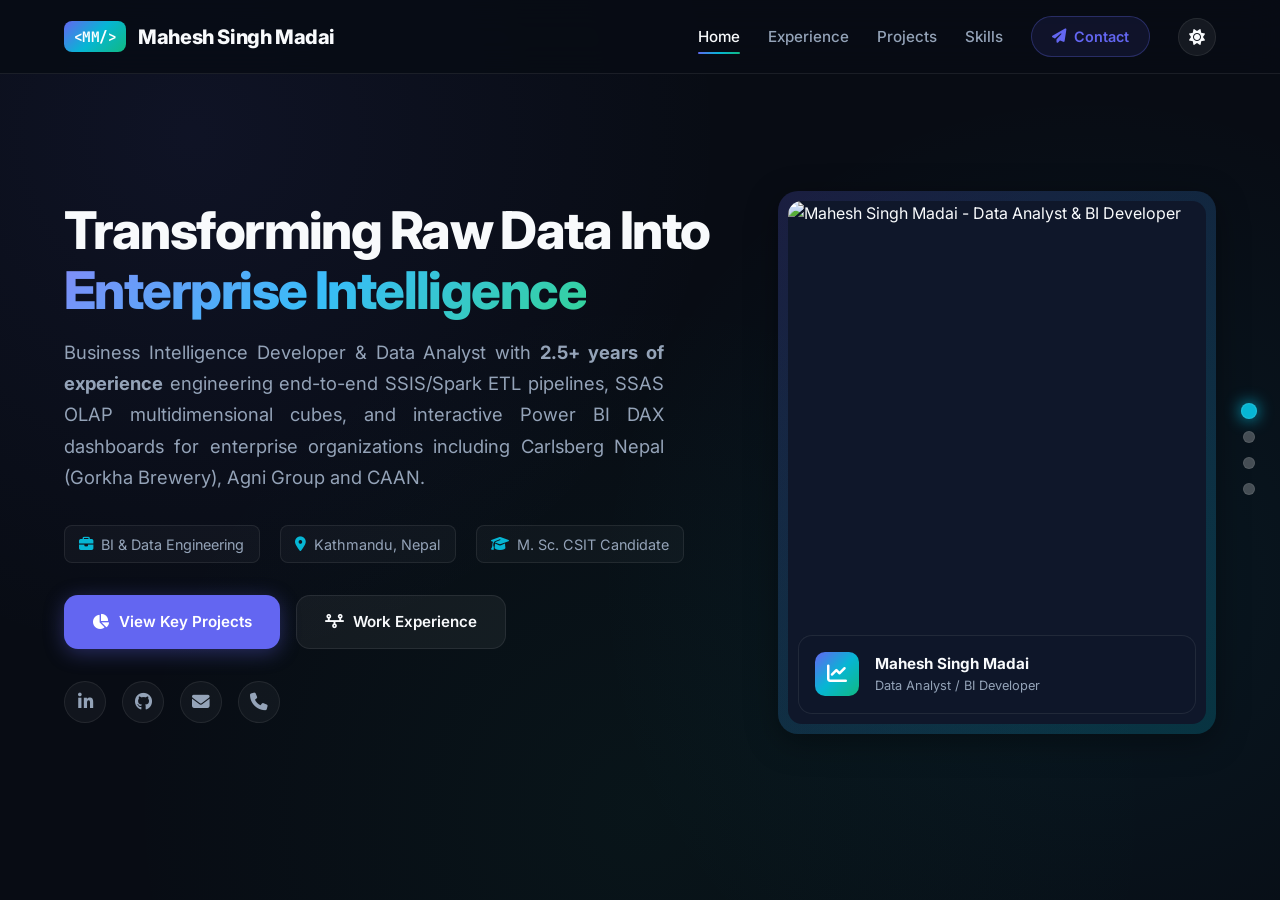
==== commit 73036e47: "optimize scroll-snap layout for compact screens and improve navigation smooth scrolling behavior" ====
--- a/index.html
+++ b/index.html
@@ -52,9 +52,8 @@
                         Business Intelligence Developer & Data Analyst with <strong>2.5+ years of experience</strong>
                         engineering end-to-end SSIS/Spark ETL pipelines, SSAS OLAP multidimensional cubes, and
                         interactive
-                        Power BI DAX dashboards for enterprise organizations including Carlsberg Nepal (Gorkha Brewery)
-                        and
-                        CAAN.
+                        Power BI DAX dashboards for enterprise organizations including Carlsberg Nepal (Gorkha Brewery),
+                        Agni Group and CAAN.
                     </p>
 
                     <div class="hero-meta">
--- a/styles.css
+++ b/styles.css
@@ -155,6 +155,10 @@
   color: inherit;
   text-decoration: none;
   transition: var(--transition);
+}
+
+p {
+  text-align: justify;
 }
 
 /* Custom Scrollbar */
@@ -206,19 +210,104 @@
   overflow-y: scroll;
   scroll-snap-type: y mandatory;
   scroll-behavior: smooth;
+  -webkit-overflow-scrolling: touch;
 }
 
 .snap-section {
   scroll-snap-align: start;
   scroll-snap-stop: always;
-  min-height: 100vh;
+  height: 100vh;
+  max-height: 100vh;
   width: 100%;
   display: flex;
   flex-direction: column;
   justify-content: center;
-  padding: 5rem 0 2rem;
+  padding: 4.5rem 0 1.5rem;
   box-sizing: border-box;
   position: relative;
+  overflow: hidden;
+}
+
+/* Compact Executive Summary Layout for 100vh single window fit */
+#section-about {
+  padding-top: 4.25rem;
+  padding-bottom: 1rem;
+}
+
+#section-about .section-head {
+  margin-bottom: 1rem;
+}
+
+#section-about .card.about-summary {
+  padding: 1.25rem 1.5rem;
+}
+
+#section-about .about-summary p {
+  font-size: 0.9rem;
+  margin-bottom: 0.5rem;
+  line-height: 1.5;
+}
+
+#section-about .highlight-list {
+  margin-top: 0.6rem;
+  gap: 0.45rem;
+}
+
+#section-about .highlight-list li {
+  font-size: 0.86rem;
+}
+
+#section-about .competency-grid {
+  gap: 0.75rem;
+}
+
+#section-about .competency-item {
+  padding: 0.85rem 1rem;
+}
+
+#section-about .competency-icon {
+  width: 32px;
+  height: 32px;
+  font-size: 0.9rem;
+  margin-bottom: 0.35rem;
+}
+
+#section-about .competency-item h4 {
+  font-size: 0.92rem;
+  margin-bottom: 0.2rem;
+}
+
+#section-about .competency-item p {
+  font-size: 0.8rem;
+  line-height: 1.35;
+}
+
+/* Compact Projects Layout for 100vh fit */
+#section-projects {
+  padding-top: 4.25rem;
+  padding-bottom: 1rem;
+}
+
+#section-projects .section-head {
+  margin-bottom: 1rem;
+}
+
+#section-projects .proj-header-banner {
+  height: 100px;
+}
+
+#section-projects .proj-icon-lg {
+  font-size: 2.2rem;
+}
+
+#section-projects .proj-body {
+  padding: 1.25rem;
+}
+
+#section-projects .proj-desc {
+  font-size: 0.84rem;
+  line-height: 1.5;
+  margin-bottom: 0.85rem;
 }
 
 /* Side Navigation Scroll Dots */
@@ -721,6 +810,12 @@
   color: var(--text-muted);
   margin-top: 0.5rem;
   max-width: 700px;
+  text-align: justify;
+}
+
+.text-center .section-desc,
+.text-center p {
+  text-align: center;
 }
 
 /* Cards & Glassmorphism */
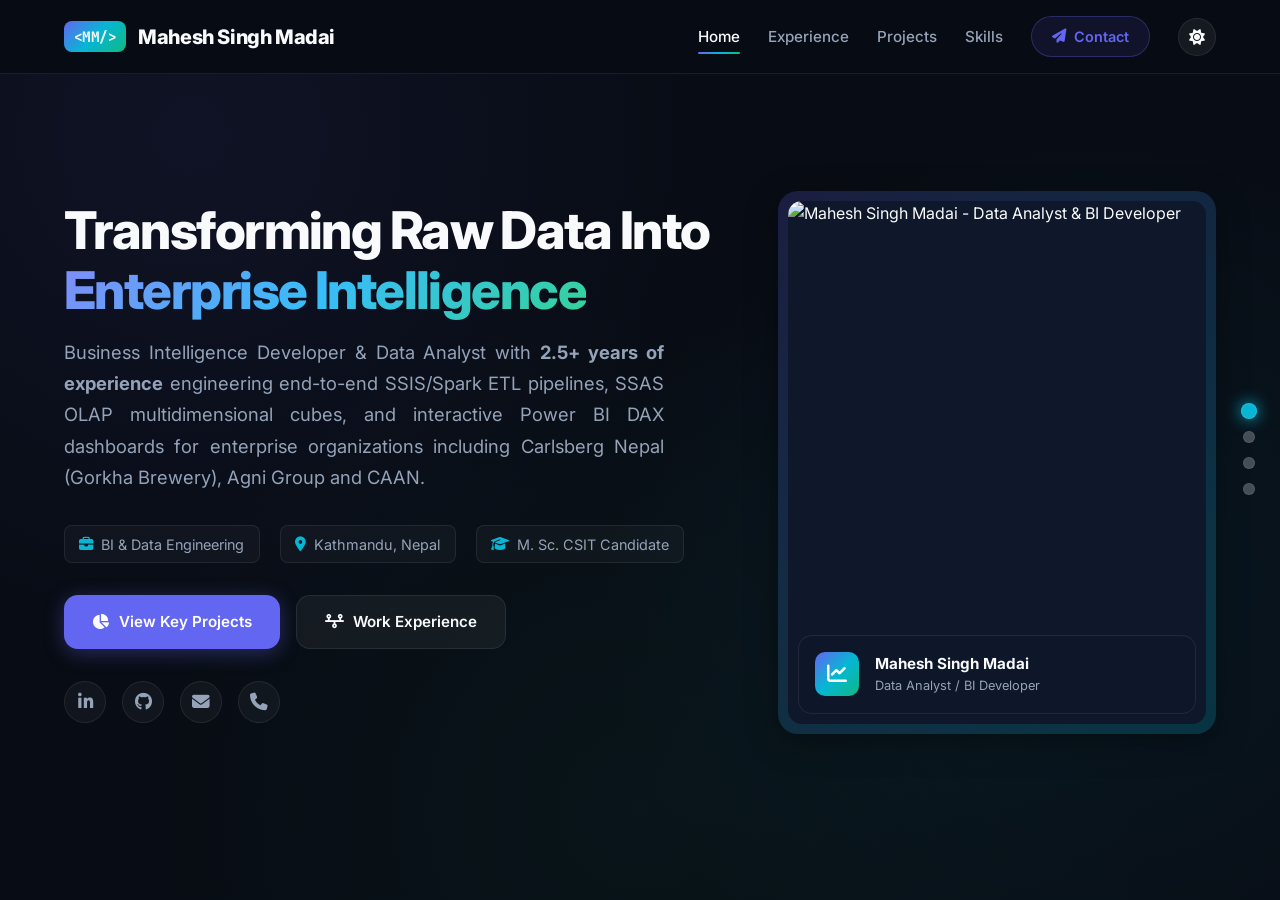
==== commit 016316d1: "remove decorative color classes from tech tags across project and experience pages" ====
--- a/index.html
+++ b/index.html
@@ -235,8 +235,8 @@
                                 correlations.</p>
                             <div class="tech-tags" style="margin-bottom: 1rem;">
                                 <span class="tag">Apache Spark</span>
-                                <span class="tag tag-cyan">Power BI</span>
-                                <span class="tag tag-emerald">DAX</span>
+                                <span class="tag">Power BI</span>
+                                <span class="tag">DAX</span>
                                 <span class="tag">Python</span>
                             </div>
                             <div class="proj-footer">
@@ -260,8 +260,8 @@
                                 Rossmann dataset with XGBoost & ARIMA, featuring a Streamlit UI for reorder points.</p>
                             <div class="tech-tags" style="margin-bottom: 1rem;">
                                 <span class="tag">XGBoost</span>
-                                <span class="tag tag-cyan">ARIMA</span>
-                                <span class="tag tag-emerald">Streamlit</span>
+                                <span class="tag">ARIMA</span>
+                                <span class="tag">Streamlit</span>
                                 <span class="tag">Pandas</span>
                             </div>
                             <div class="proj-footer">
@@ -285,8 +285,8 @@
                                 cubes, and automated Power BI reports for 50+ users across departments.</p>
                             <div class="tech-tags" style="margin-bottom: 1rem;">
                                 <span class="tag">SSIS</span>
-                                <span class="tag tag-cyan">SSAS OLAP</span>
-                                <span class="tag tag-emerald">Power BI</span>
+                                <span class="tag">SSAS OLAP</span>
+                                <span class="tag">Power BI</span>
                                 <span class="tag">SQL Server</span>
                             </div>
                             <div class="proj-footer">
--- a/styles.css
+++ b/styles.css
@@ -11,7 +11,7 @@
   --bg-surface: #0f172a;
   --bg-card: rgba(18, 28, 45, 0.75);
   --bg-card-hover: rgba(28, 42, 66, 0.85);
-  --bg-nav: rgba(8, 12, 20, 0.85);
+  --bg-nav: rgba(8, 12, 20, 0.96);
 
   --border-subtle: rgba(255, 255, 255, 0.08);
   --border-glow: rgba(99, 102, 241, 0.25);
@@ -52,7 +52,7 @@
   --bg-surface: #ffffff;
   --bg-card: rgba(255, 255, 255, 0.9);
   --bg-card-hover: #ffffff;
-  --bg-nav: rgba(255, 255, 255, 0.88);
+  --bg-nav: rgba(255, 255, 255, 0.98);
 
   --border-subtle: rgba(0, 0, 0, 0.08);
   --border-glow: rgba(99, 102, 241, 0.3);
@@ -333,7 +333,8 @@
   position: relative;
 }
 
-.scroll-dot:hover, .scroll-dot.active {
+.scroll-dot:hover,
+.scroll-dot.active {
   background: var(--accent-cyan);
   box-shadow: 0 0 12px var(--accent-cyan);
   transform: scale(1.35);
@@ -667,7 +668,7 @@
   width: 100%;
   height: 100%;
   object-fit: cover;
-  object-position: top center;
+  object-position: 45% 22%;
   transition: transform 0.5s ease;
 }
 
@@ -780,6 +781,10 @@
    ========================================================================== */
 .section {
   padding: 4rem 0;
+}
+
+.section:first-of-type {
+  padding-top: 6.5rem;
 }
 
 .section-head {
@@ -1087,7 +1092,7 @@
 
 .proj-grid {
   display: grid;
-  grid-template-columns: repeat(auto-fill, minmax(350px, 1fr));
+  grid-template-columns: repeat(auto-fill, minmax(280px, 1fr));
   gap: 2rem;
 }
 
@@ -1193,7 +1198,7 @@
    ========================================================================== */
 .skills-container {
   display: grid;
-  grid-template-columns: repeat(auto-fill, minmax(360px, 1fr));
+  grid-template-columns: repeat(auto-fill, minmax(280px, 1fr));
   gap: 2rem;
 }
 
@@ -1416,8 +1421,14 @@
 }
 
 /* ==========================================================================
-   RESPONSIVE DESIGN
+   RESPONSIVE DESIGN & MOBILE OPTIMIZATIONS
    ========================================================================== */
+
+/* ==========================================================================
+   RESPONSIVE DESIGN & MOBILE OPTIMIZATIONS
+   ========================================================================== */
+
+/* 1. Large Tablets & Small Laptops (< 992px) */
 @media (max-width: 992px) {
   .snap-container {
     height: auto;
@@ -1428,8 +1439,17 @@
   .snap-section {
     min-height: auto;
     height: auto;
-    padding: 5rem 0 3rem;
+    max-height: none !important;
+    overflow: visible !important;
+    padding: 6.5rem 0 2.5rem;
+    justify-content: flex-start !important;
     scroll-snap-align: none;
+  }
+
+  #section-hero,
+  .hero {
+    padding-top: 7rem !important;
+    padding-bottom: 2.5rem;
   }
 
   .scroll-nav-dots {
@@ -1442,8 +1462,14 @@
   }
 
   .hero-profile-card {
-    max-width: 400px;
+    max-width: 380px;
+    width: 100%;
     margin: 0 auto;
+  }
+
+  .profile-img-wrap {
+    width: 100%;
+    aspect-ratio: 4/5;
   }
 
   .metrics-grid {
@@ -1459,9 +1485,10 @@
   }
 }
 
+/* 2. Tablets & Mobile Landscape (< 768px) */
 @media (max-width: 768px) {
-  .hero-title {
-    font-size: 2.4rem;
+  p {
+    text-align: left;
   }
 
   .navbar-nav {
@@ -1470,37 +1497,326 @@
     top: 100%;
     left: 0;
     width: 100%;
-    background: var(--bg-surface);
+    background: #080c14 !important;
+    backdrop-filter: blur(20px);
+    -webkit-backdrop-filter: blur(20px);
     flex-direction: column;
-    padding: 1.5rem;
-    border-bottom: 1px solid var(--border-subtle);
+    padding: 1.25rem 1.5rem;
+    border-bottom: 1px solid var(--border-glow);
+    box-shadow: 0 20px 40px rgba(0, 0, 0, 0.9);
+    gap: 1rem;
+    align-items: stretch;
+    z-index: 1001;
+    transform: translateY(-10px);
+    opacity: 0;
+    transition: opacity 0.3s ease, transform 0.3s ease;
+    pointer-events: none;
+  }
+
+  [data-theme="light"] .navbar-nav {
+    background: #ffffff !important;
+    box-shadow: 0 20px 40px rgba(0, 0, 0, 0.15);
   }
 
   .navbar-nav.show {
     display: flex;
+    transform: translateY(0);
+    opacity: 1;
+    pointer-events: auto;
+  }
+
+  .navbar-nav li {
+    width: 100%;
+  }
+
+  .nav-link {
+    display: block;
+    padding: 0.65rem 0.9rem;
+    border-radius: var(--radius-sm);
+    font-size: 1rem;
+    font-weight: 600;
+  }
+
+  .nav-link:hover,
+  .nav-link.active {
+    background: rgba(99, 102, 241, 0.15);
+  }
+
+  .nav-link.active::after {
+    display: none;
+  }
+
+  .nav-cta {
+    width: 100%;
+    justify-content: center;
+    padding: 0.75rem 1.25rem;
+    font-size: 0.95rem;
+  }
+
+  .theme-toggle-btn {
+    width: 100%;
+    height: 44px;
+    border-radius: var(--radius-md);
+    gap: 0.5rem;
   }
 
   .nav-toggle {
-    display: block;
+    display: flex;
+    align-items: center;
+    justify-content: center;
+    width: 40px;
+    height: 40px;
+    border-radius: var(--radius-sm);
+    background: rgba(255, 255, 255, 0.05);
+    border: 1px solid var(--border-subtle);
+  }
+
+  .hero-title {
+    font-size: 2.2rem;
+  }
+
+  .hero-subtitle {
+    font-size: 1.05rem;
+  }
+
+  .metrics-grid {
+    grid-template-columns: repeat(2, 1fr);
+    gap: 1rem;
+  }
+
+  .filter-bar {
+    justify-content: flex-start;
+    overflow-x: auto;
+    padding-bottom: 0.5rem;
+    flex-wrap: nowrap;
+    -webkit-overflow-scrolling: touch;
+    scrollbar-width: none;
+  }
+
+  .filter-bar::-webkit-scrollbar {
+    display: none;
+  }
+
+  .filter-btn {
+    white-space: nowrap;
+    flex-shrink: 0;
+    padding: 0.5rem 1rem;
+    font-size: 0.85rem;
+  }
+
+  .timeline::before {
+    left: 10px;
+  }
+
+  .timeline-item {
+    padding-left: 36px;
+    margin-bottom: 2rem;
+  }
+
+  .timeline-marker {
+    left: -2px;
+    width: 22px;
+    height: 22px;
+  }
+
+  .job-card {
+    padding: 1.5rem;
+  }
+
+  .footer-grid {
+    grid-template-columns: 1fr;
+    gap: 2rem;
+  }
+
+  .footer-bottom {
+    flex-direction: column;
+    text-align: center;
+    gap: 0.5rem;
+  }
+}
+
+/* 3. Small Mobile Devices (< 640px) */
+@media (max-width: 640px) {
+  .competency-grid {
+    grid-template-columns: 1fr;
+  }
+}
+
+/* 4. Mobile Portrait (< 576px) */
+@media (max-width: 576px) {
+  .container {
+    padding: 0 1rem;
+  }
+
+  #section-hero,
+  .hero {
+    padding-top: 7.5rem !important;
+    padding-bottom: 2rem;
+  }
+
+  .section:first-of-type {
+    padding-top: 7.5rem !important;
+  }
+
+  .nav-logo {
+    font-size: 1.1rem;
+    gap: 0.5rem;
+  }
+
+  .logo-badge {
+    font-size: 0.8rem;
+    padding: 0.2rem 0.5rem;
+  }
+
+  .hero-title {
+    font-size: 1.85rem;
+    line-height: 1.25;
+  }
+
+  .hero-subtitle {
+    font-size: 0.95rem;
+    margin-bottom: 1.5rem;
+  }
+
+  .hero-meta {
+    gap: 0.5rem;
+    margin-bottom: 1.5rem;
+  }
+
+  .meta-pill {
+    font-size: 0.8rem;
+    padding: 0.35rem 0.75rem;
+  }
+
+  .hero-actions {
+    flex-direction: column;
+    width: 100%;
+    gap: 0.75rem;
+  }
+
+  .hero-actions .btn {
+    width: 100%;
+  }
+
+  .social-links {
+    justify-content: center;
+    width: 100%;
+  }
+
+  .hero-profile-card {
+    max-width: 100%;
+    width: 100%;
+    margin: 0 auto;
+  }
+
+  .profile-img-wrap {
+    width: 100%;
+    aspect-ratio: 4/5;
+  }
+
+  .profile-glass-badge {
+    padding: 0.75rem;
+    gap: 0.75rem;
+    bottom: 12px;
+    left: 12px;
+    right: 12px;
+  }
+
+  .badge-icon {
+    width: 36px;
+    height: 36px;
+    font-size: 1rem;
+  }
+
+  .badge-text h4 {
+    font-size: 0.85rem;
+  }
+
+  .badge-text p {
+    font-size: 0.75rem;
+  }
+
+  .section-title {
+    font-size: 1.75rem;
+  }
+
+  .section-desc {
+    font-size: 0.92rem;
+  }
+
+  .card {
+    padding: 1.25rem;
+  }
+
+  .job-header {
+    flex-direction: column;
+    align-items: flex-start;
+    gap: 0.5rem;
+  }
+
+  .job-title-group h3 {
+    font-size: 1.15rem;
+  }
+
+  .job-card {
+    padding: 1.25rem;
+  }
+
+  .job-bullets li {
+    font-size: 0.88rem;
+  }
+
+  .edu-card {
+    flex-direction: column;
+    align-items: flex-start;
+    gap: 1rem;
+    padding: 1.25rem;
+  }
+
+  .edu-meta {
+    flex-direction: column;
+    gap: 0.4rem;
+  }
+
+  .skill-category-card {
+    padding: 1.25rem;
+  }
+
+  .skill-pill {
+    font-size: 0.82rem;
+    padding: 0.4rem 0.75rem;
+  }
+
+  .toast {
+    bottom: 20px;
+    right: 20px;
+    left: 20px;
+    text-align: center;
+    font-size: 0.85rem;
+  }
+}
+
+/* 5. Extra Small Devices (< 400px) */
+@media (max-width: 400px) {
+
+  #section-hero,
+  .hero {
+    padding-top: 8rem !important;
+  }
+
+  .hero-title {
+    font-size: 1.65rem;
   }
 
   .metrics-grid {
     grid-template-columns: 1fr;
   }
 
-  .footer-grid {
-    grid-template-columns: 1fr;
-  }
-
-  .timeline::before {
-    left: 10px;
-  }
-
-  .timeline-item {
-    padding-left: 40px;
-  }
-
-  .timeline-marker {
-    left: -2px;
+  .metric-card {
+    padding: 1rem;
+  }
+
+  .metric-value {
+    font-size: 2rem;
   }
 }
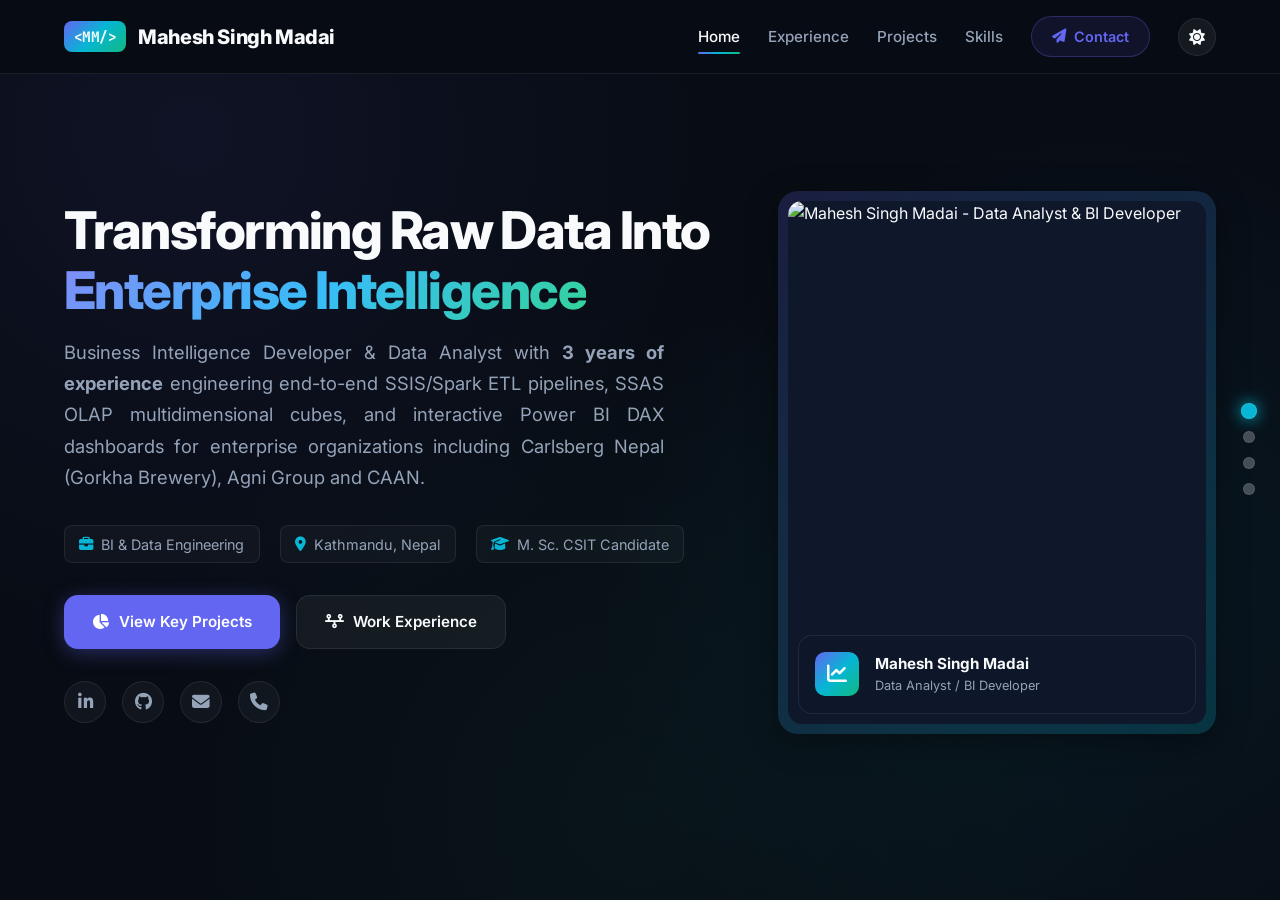
==== commit ce9a24f5: "update professional experience duration in hero section" ====
--- a/index.html
+++ b/index.html
@@ -49,7 +49,7 @@
                     </h1>
 
                     <p class="hero-subtitle">
-                        Business Intelligence Developer & Data Analyst with <strong>2.5+ years of experience</strong>
+                        Business Intelligence Developer & Data Analyst with <strong>3 years of experience</strong>
                         engineering end-to-end SSIS/Spark ETL pipelines, SSAS OLAP multidimensional cubes, and
                         interactive
                         Power BI DAX dashboards for enterprise organizations including Carlsberg Nepal (Gorkha Brewery),
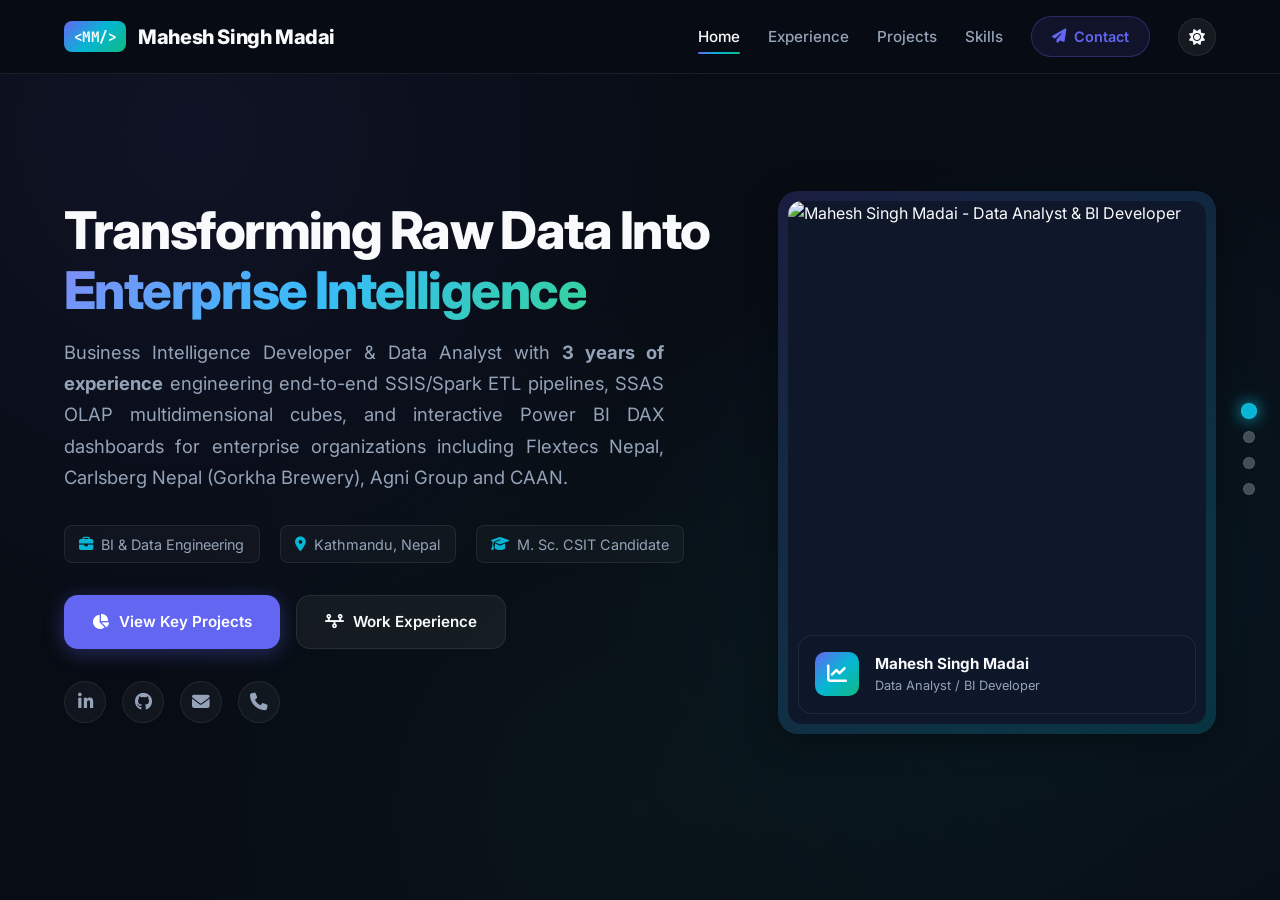
==== commit d3672284: "add new work experience to resume and professional summary" ====
--- a/index.html
+++ b/index.html
@@ -52,7 +52,7 @@
                         Business Intelligence Developer & Data Analyst with <strong>3 years of experience</strong>
                         engineering end-to-end SSIS/Spark ETL pipelines, SSAS OLAP multidimensional cubes, and
                         interactive
-                        Power BI DAX dashboards for enterprise organizations including Carlsberg Nepal (Gorkha Brewery),
+                        Power BI DAX dashboards for enterprise organizations including Flextecs Nepal, Carlsberg Nepal (Gorkha Brewery),
                         Agni Group and CAAN.
                     </p>
 
@@ -142,7 +142,7 @@
                         <p>
                             My professional track record includes leading BI transformations for major enterprises such
                             as
-                            <strong>Gorkha Brewery (Carlsberg Nepal)</strong>, <strong>Agni Group</strong>, and
+                            <strong>Flextecs Nepal</strong>, <strong>Gorkha Brewery (Carlsberg Nepal)</strong>, <strong>Agni Group</strong>, and
                             enterprise
                             web applications for the <strong>Civil Aviation Authority of Nepal (CAAN)</strong> and
                             <strong>Triveni Group</strong>.
